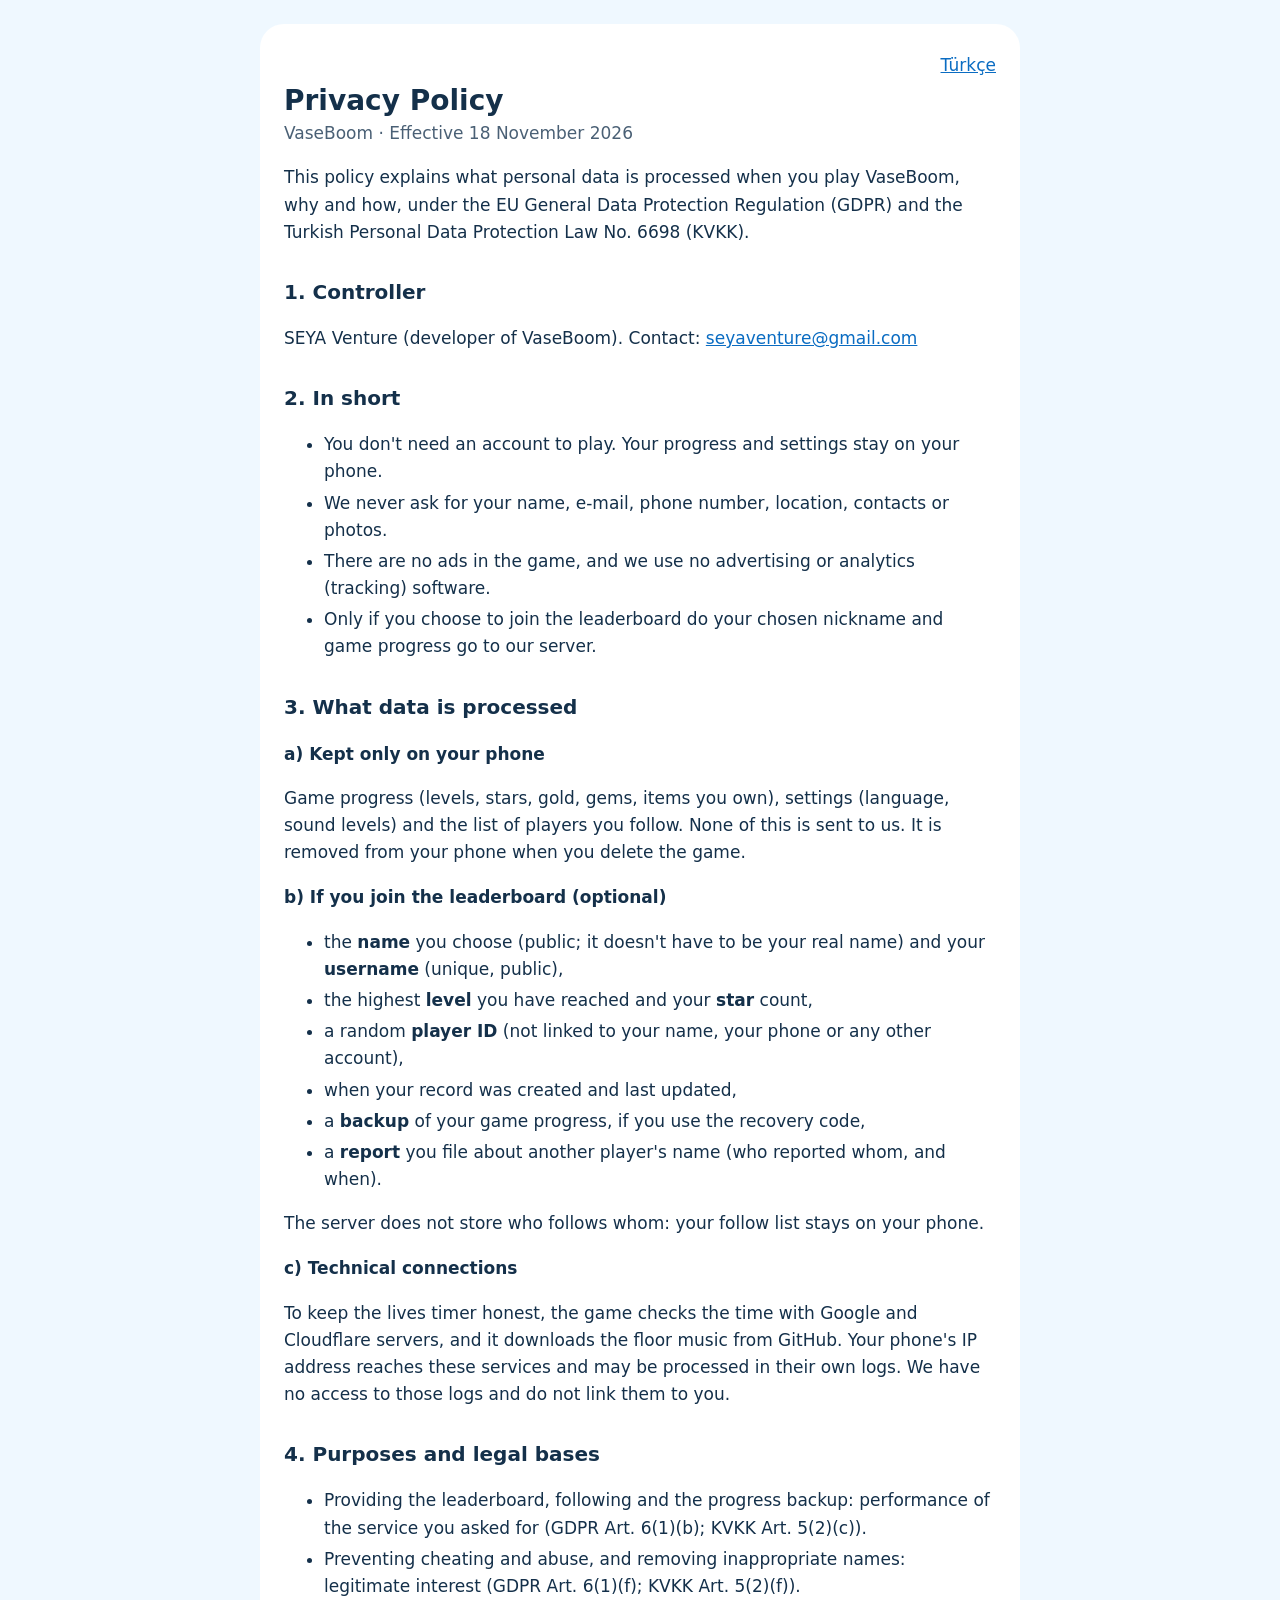
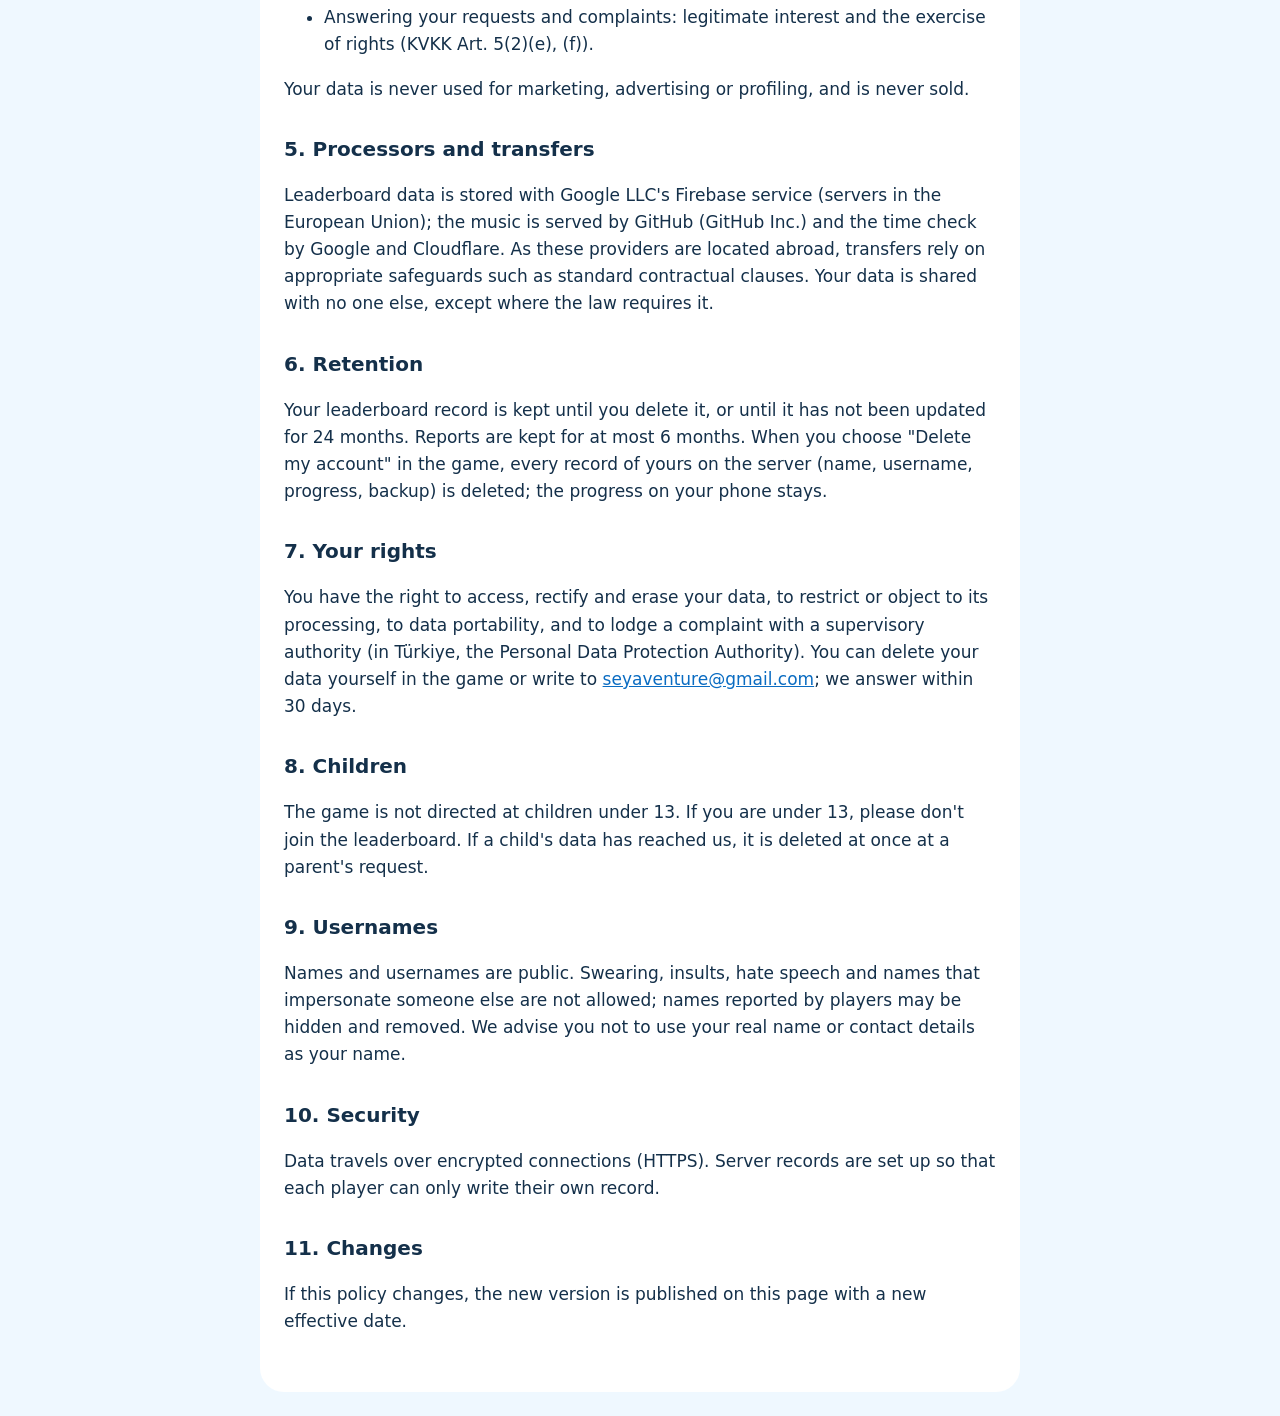
==== legal/en/gizlilik.html @ 2c10719c "VaseBoom: music and legal pages in one public repository" ====
<!doctype html>
<html lang="en">
<head>
<meta charset="utf-8">
<meta name="viewport" content="width=device-width, initial-scale=1">
<title>VaseBoom · Privacy Policy</title>
<link rel="stylesheet" href="../style.css">
</head>
<body>
<main>
<p class="lang"><a href="../tr/gizlilik.html">Türkçe</a></p>
<h1>Privacy Policy</h1>
<p class="meta">VaseBoom · Effective 18 November 2026</p>

<p>This policy explains what personal data is processed when you play VaseBoom, why and how, under the EU General Data Protection Regulation (GDPR) and the Turkish Personal Data Protection Law No. 6698 (KVKK).</p>

<h2>1. Controller</h2>
<p>SEYA Venture (developer of VaseBoom). Contact: <a href="mailto:seyaventure@gmail.com">seyaventure@gmail.com</a></p>

<h2>2. In short</h2>
<ul>
<li>You don't need an account to play. Your progress and settings stay on your phone.</li>
<li>We never ask for your name, e-mail, phone number, location, contacts or photos.</li>
<li>There are no ads in the game, and we use no advertising or analytics (tracking) software.</li>
<li>Only if you choose to join the leaderboard do your chosen nickname and game progress go to our server.</li>
</ul>

<h2>3. What data is processed</h2>
<h3>a) Kept only on your phone</h3>
<p>Game progress (levels, stars, gold, gems, items you own), settings (language, sound levels) and the list of players you follow. None of this is sent to us. It is removed from your phone when you delete the game.</p>

<h3>b) If you join the leaderboard (optional)</h3>
<ul>
<li>the <b>name</b> you choose (public; it doesn't have to be your real name) and your <b>username</b> (unique, public),</li>
<li>the highest <b>level</b> you have reached and your <b>star</b> count,</li>
<li>a random <b>player ID</b> (not linked to your name, your phone or any other account),</li>
<li>when your record was created and last updated,</li>
<li>a <b>backup</b> of your game progress, if you use the recovery code,</li>
<li>a <b>report</b> you file about another player's name (who reported whom, and when).</li>
</ul>
<p>The server does not store who follows whom: your follow list stays on your phone.</p>

<h3>c) Technical connections</h3>
<p>To keep the lives timer honest, the game checks the time with Google and Cloudflare servers, and it downloads the floor music from GitHub. Your phone's IP address reaches these services and may be processed in their own logs. We have no access to those logs and do not link them to you.</p>

<h2>4. Purposes and legal bases</h2>
<ul>
<li>Providing the leaderboard, following and the progress backup: performance of the service you asked for (GDPR Art. 6(1)(b); KVKK Art. 5(2)(c)).</li>
<li>Preventing cheating and abuse, and removing inappropriate names: legitimate interest (GDPR Art. 6(1)(f); KVKK Art. 5(2)(f)).</li>
<li>Answering your requests and complaints: legitimate interest and the exercise of rights (KVKK Art. 5(2)(e), (f)).</li>
</ul>
<p>Your data is never used for marketing, advertising or profiling, and is never sold.</p>

<h2>5. Processors and transfers</h2>
<p>Leaderboard data is stored with Google LLC's Firebase service (servers in the European Union); the music is served by GitHub (GitHub Inc.) and the time check by Google and Cloudflare. As these providers are located abroad, transfers rely on appropriate safeguards such as standard contractual clauses. Your data is shared with no one else, except where the law requires it.</p>

<h2>6. Retention</h2>
<p>Your leaderboard record is kept until you delete it, or until it has not been updated for 24 months. Reports are kept for at most 6 months. When you choose "Delete my account" in the game, every record of yours on the server (name, username, progress, backup) is deleted; the progress on your phone stays.</p>

<h2>7. Your rights</h2>
<p>You have the right to access, rectify and erase your data, to restrict or object to its processing, to data portability, and to lodge a complaint with a supervisory authority (in Türkiye, the Personal Data Protection Authority). You can delete your data yourself in the game or write to <a href="mailto:seyaventure@gmail.com">seyaventure@gmail.com</a>; we answer within 30 days.</p>

<h2>8. Children</h2>
<p>The game is not directed at children under 13. If you are under 13, please don't join the leaderboard. If a child's data has reached us, it is deleted at once at a parent's request.</p>

<h2>9. Usernames</h2>
<p>Names and usernames are public. Swearing, insults, hate speech and names that impersonate someone else are not allowed; names reported by players may be hidden and removed. We advise you not to use your real name or contact details as your name.</p>

<h2>10. Security</h2>
<p>Data travels over encrypted connections (HTTPS). Server records are set up so that each player can only write their own record.</p>

<h2>11. Changes</h2>
<p>If this policy changes, the new version is published on this page with a new effective date.</p>
</main>
</body>
</html>
---- legal/style.css ----
:root { --ink: #14304a; --soft: #4a6075; --accent: #0a6cc2; --bg: #eff8ff; --card: #ffffff; }
@media (prefers-color-scheme: dark) {
  :root { --ink: #e8f1fa; --soft: #a9bccd; --accent: #6cb8ff; --bg: #0f1d2b; --card: #16293b; }
}
* { box-sizing: border-box; }
body { margin: 0; background: var(--bg); color: var(--ink); font: 17px/1.6 system-ui, -apple-system, "Segoe UI", Roboto, sans-serif; }
main { max-width: 760px; margin: 24px auto; padding: 28px 24px 40px; background: var(--card); border-radius: 24px; }
h1 { font-size: 28px; line-height: 1.25; margin: 4px 0 2px; }
h2 { font-size: 20px; margin-top: 30px; }
h3 { font-size: 17px; margin-top: 18px; }
.meta { color: var(--soft); margin-top: 0; }
.lang { text-align: right; margin: 0; }
a { color: var(--accent); }
li { margin: 4px 0; }
@media (max-width: 600px) { main { margin: 0; border-radius: 0; padding: 20px 16px 32px; } }
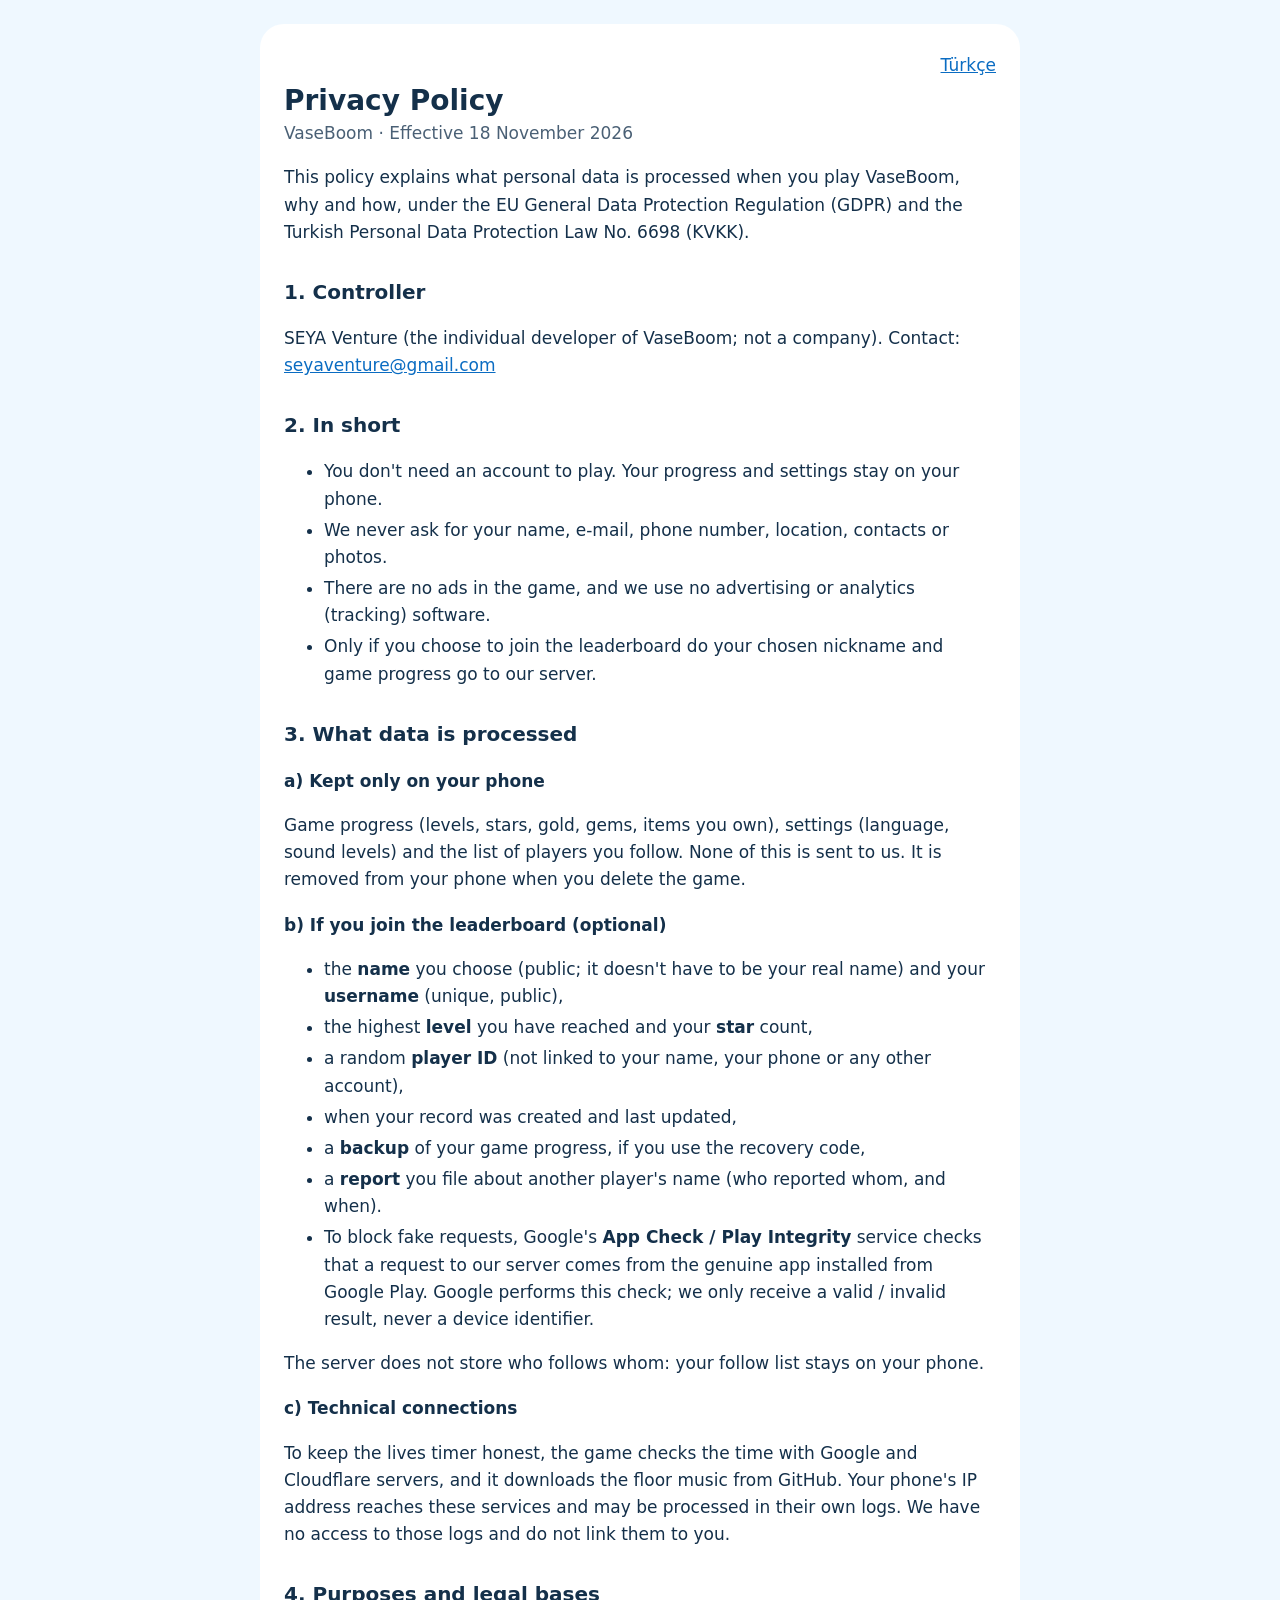
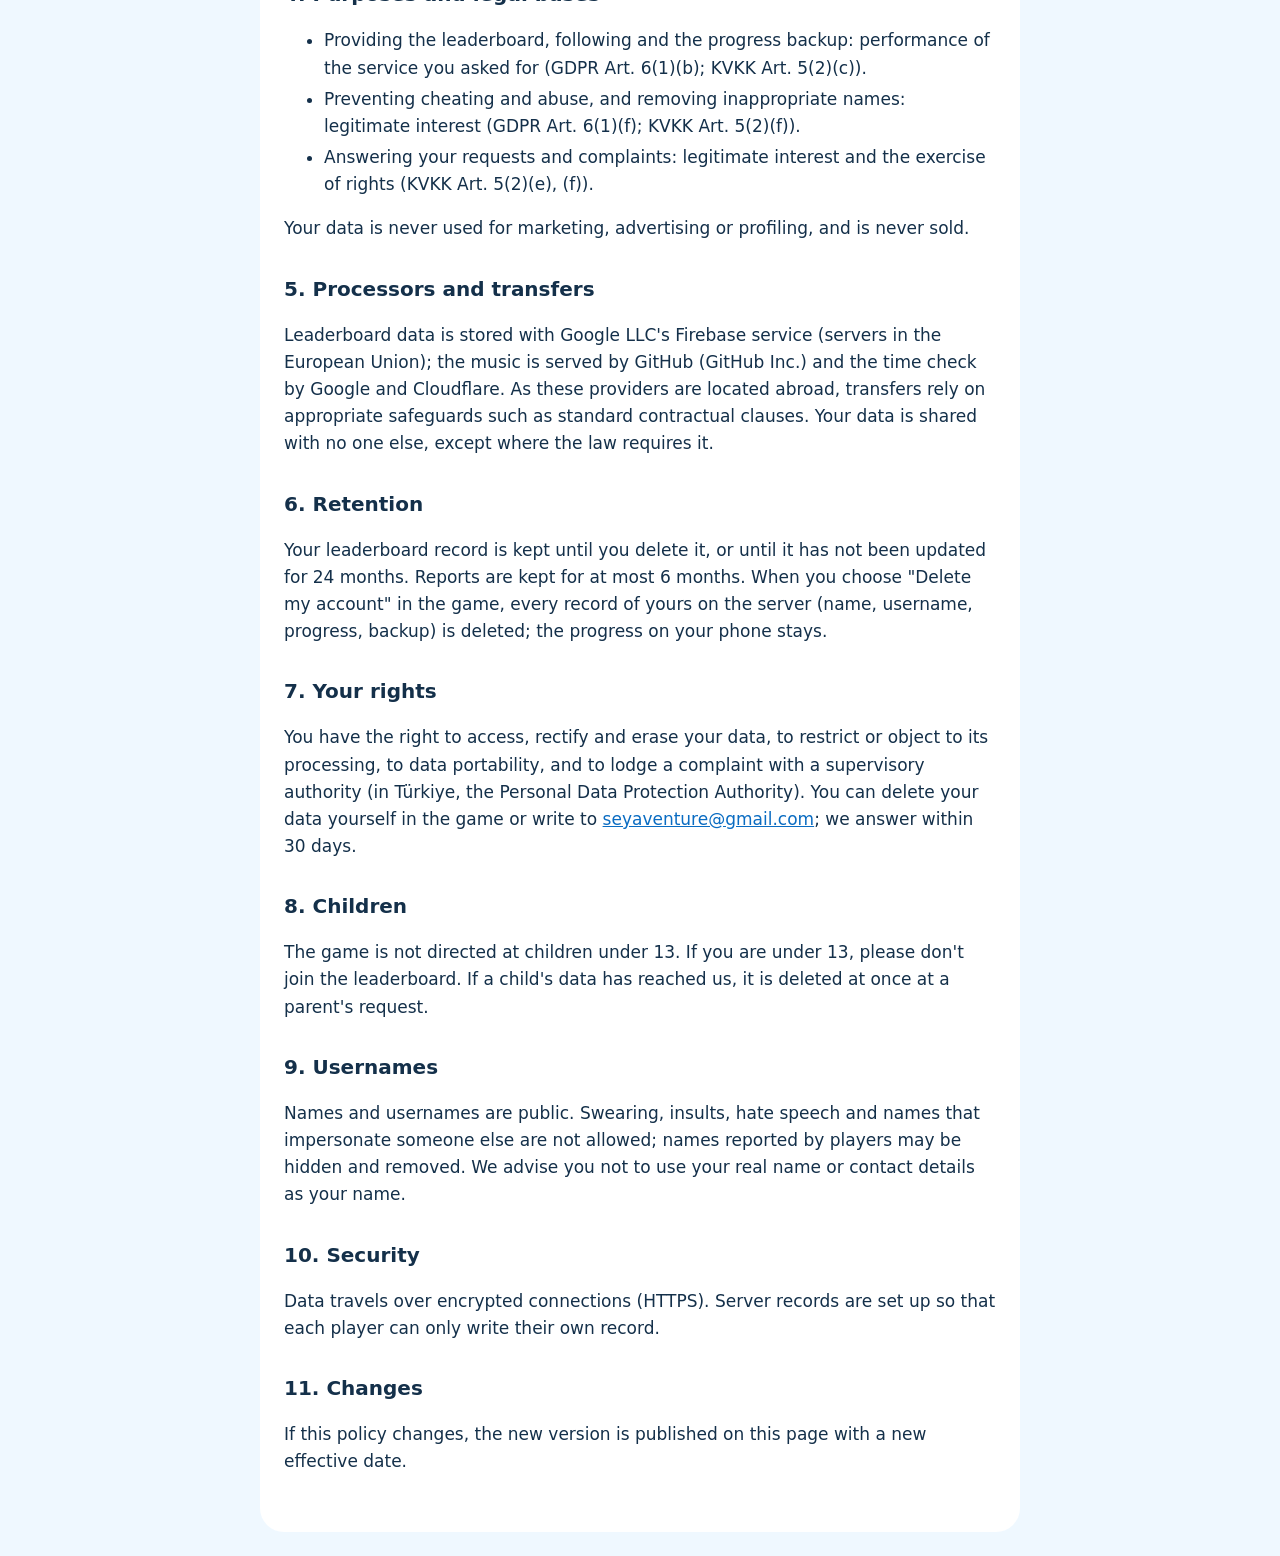
==== commit 24b7d000: "Privacy: individual developer, App Check note Co-Authored-By: Claude Opus 5.5 <noreply@anthropic.com" ====
--- a/legal/en/gizlilik.html
+++ b/legal/en/gizlilik.html
@@ -15,7 +15,7 @@
 <p>This policy explains what personal data is processed when you play VaseBoom, why and how, under the EU General Data Protection Regulation (GDPR) and the Turkish Personal Data Protection Law No. 6698 (KVKK).</p>
 
 <h2>1. Controller</h2>
-<p>SEYA Venture (developer of VaseBoom). Contact: <a href="mailto:seyaventure@gmail.com">seyaventure@gmail.com</a></p>
+<p>SEYA Venture (the individual developer of VaseBoom; not a company). Contact: <a href="mailto:seyaventure@gmail.com">seyaventure@gmail.com</a></p>
 
 <h2>2. In short</h2>
 <ul>
@@ -37,6 +37,7 @@
 <li>when your record was created and last updated,</li>
 <li>a <b>backup</b> of your game progress, if you use the recovery code,</li>
 <li>a <b>report</b> you file about another player's name (who reported whom, and when).</li>
+<li>To block fake requests, Google's <b>App Check / Play Integrity</b> service checks that a request to our server comes from the genuine app installed from Google Play. Google performs this check; we only receive a valid / invalid result, never a device identifier.</li>
 </ul>
 <p>The server does not store who follows whom: your follow list stays on your phone.</p>
 
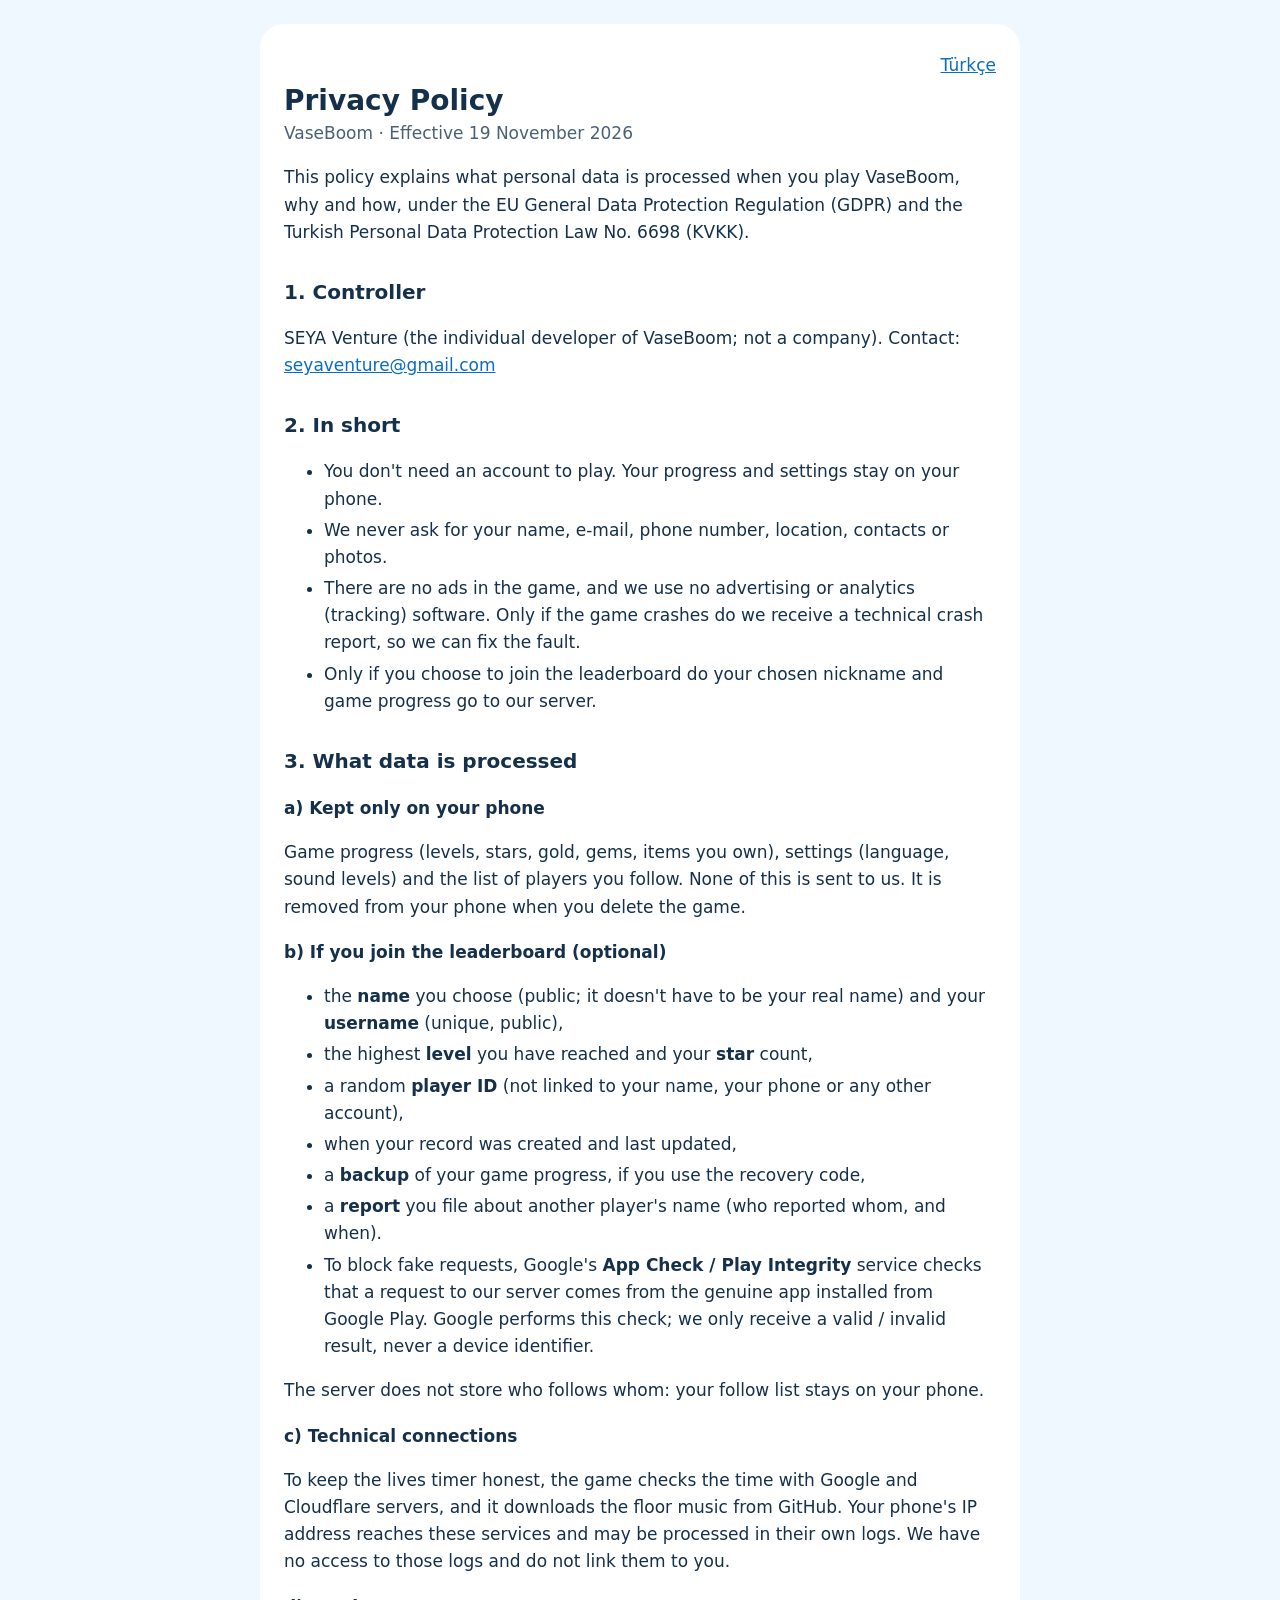
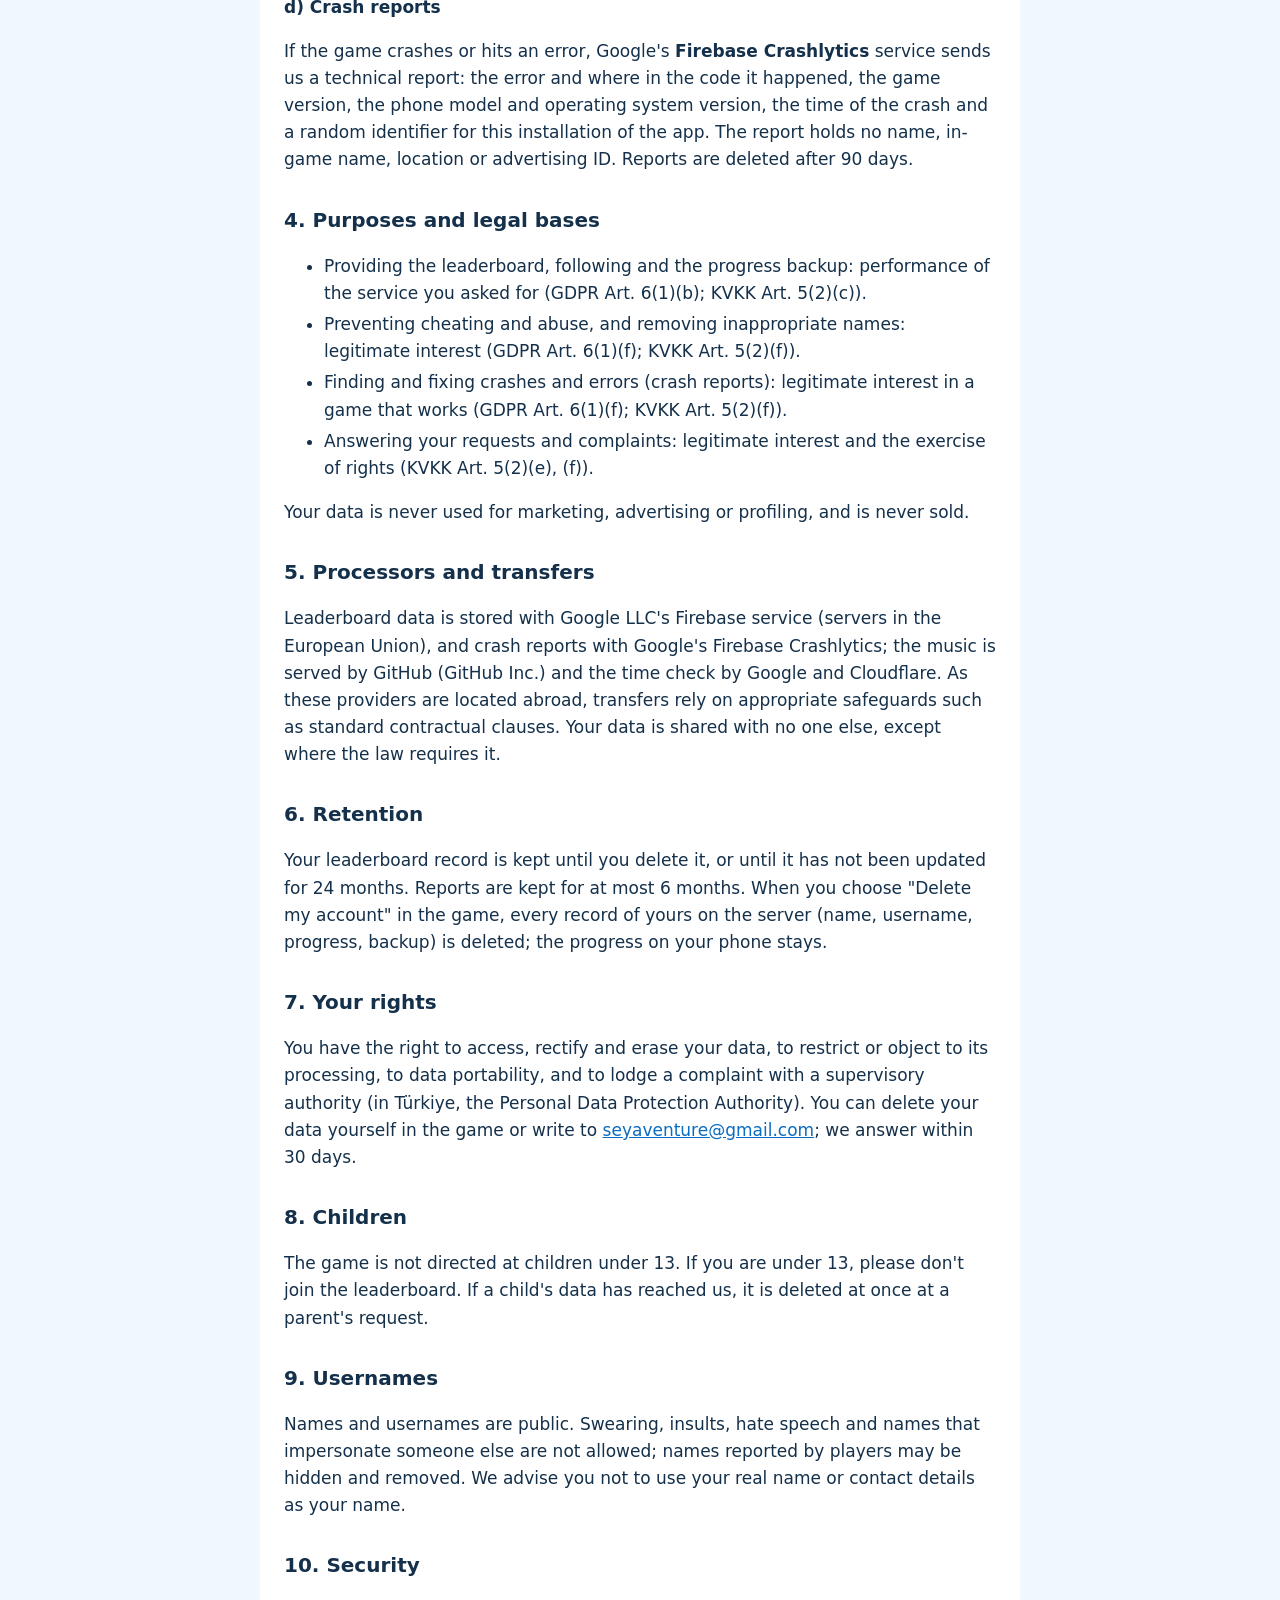
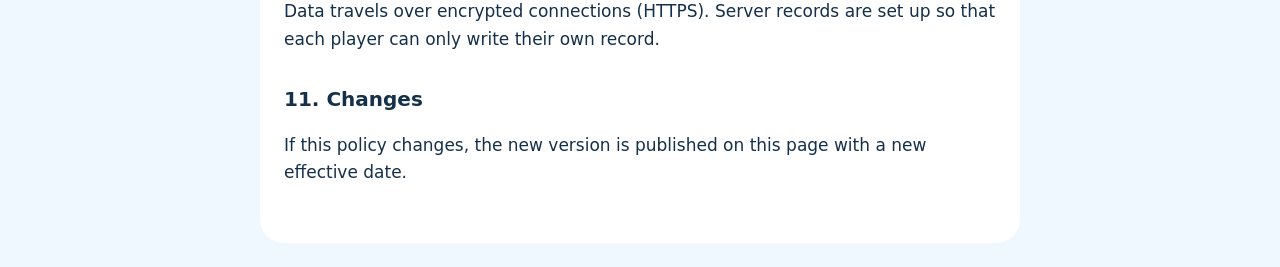
==== commit 5158988f: "Privacy: crash reports Co-Authored-By: Claude Opus 5.5 <noreply@anthropic.com>" ====
--- a/legal/en/gizlilik.html
+++ b/legal/en/gizlilik.html
@@ -10,7 +10,7 @@
 <main>
 <p class="lang"><a href="../tr/gizlilik.html">Türkçe</a></p>
 <h1>Privacy Policy</h1>
-<p class="meta">VaseBoom · Effective 18 November 2026</p>
+<p class="meta">VaseBoom · Effective 19 November 2026</p>
 
 <p>This policy explains what personal data is processed when you play VaseBoom, why and how, under the EU General Data Protection Regulation (GDPR) and the Turkish Personal Data Protection Law No. 6698 (KVKK).</p>
 
@@ -21,7 +21,7 @@
 <ul>
 <li>You don't need an account to play. Your progress and settings stay on your phone.</li>
 <li>We never ask for your name, e-mail, phone number, location, contacts or photos.</li>
-<li>There are no ads in the game, and we use no advertising or analytics (tracking) software.</li>
+<li>There are no ads in the game, and we use no advertising or analytics (tracking) software. Only if the game crashes do we receive a technical crash report, so we can fix the fault.</li>
 <li>Only if you choose to join the leaderboard do your chosen nickname and game progress go to our server.</li>
 </ul>
 
@@ -44,21 +44,25 @@
 <h3>c) Technical connections</h3>
 <p>To keep the lives timer honest, the game checks the time with Google and Cloudflare servers, and it downloads the floor music from GitHub. Your phone's IP address reaches these services and may be processed in their own logs. We have no access to those logs and do not link them to you.</p>
 
+<h3>d) Crash reports</h3>
+<p>If the game crashes or hits an error, Google's <b>Firebase Crashlytics</b> service sends us a technical report: the error and where in the code it happened, the game version, the phone model and operating system version, the time of the crash and a random identifier for this installation of the app. The report holds no name, in-game name, location or advertising ID. Reports are deleted after 90 days.</p>
+
 <h2>4. Purposes and legal bases</h2>
 <ul>
 <li>Providing the leaderboard, following and the progress backup: performance of the service you asked for (GDPR Art. 6(1)(b); KVKK Art. 5(2)(c)).</li>
 <li>Preventing cheating and abuse, and removing inappropriate names: legitimate interest (GDPR Art. 6(1)(f); KVKK Art. 5(2)(f)).</li>
+<li>Finding and fixing crashes and errors (crash reports): legitimate interest in a game that works (GDPR Art. 6(1)(f); KVKK Art. 5(2)(f)).</li>
 <li>Answering your requests and complaints: legitimate interest and the exercise of rights (KVKK Art. 5(2)(e), (f)).</li>
 </ul>
 <p>Your data is never used for marketing, advertising or profiling, and is never sold.</p>
 
 <h2>5. Processors and transfers</h2>
-<p>Leaderboard data is stored with Google LLC's Firebase service (servers in the European Union); the music is served by GitHub (GitHub Inc.) and the time check by Google and Cloudflare. As these providers are located abroad, transfers rely on appropriate safeguards such as standard contractual clauses. Your data is shared with no one else, except where the law requires it.</p>
+<p>Leaderboard data is stored with Google LLC's Firebase service (servers in the European Union), and crash reports with Google's Firebase Crashlytics; the music is served by GitHub (GitHub Inc.) and the time check by Google and Cloudflare. As these providers are located abroad, transfers rely on appropriate safeguards such as standard contractual clauses. Your data is shared with no one else, except where the law requires it.</p>
 
 <h2>6. Retention</h2>
 <p>Your leaderboard record is kept until you delete it, or until it has not been updated for 24 months. Reports are kept for at most 6 months. When you choose "Delete my account" in the game, every record of yours on the server (name, username, progress, backup) is deleted; the progress on your phone stays.</p>
 
-<h2>7. Your rights</h2>
+<h2 id="rights">7. Your rights</h2>
 <p>You have the right to access, rectify and erase your data, to restrict or object to its processing, to data portability, and to lodge a complaint with a supervisory authority (in Türkiye, the Personal Data Protection Authority). You can delete your data yourself in the game or write to <a href="mailto:seyaventure@gmail.com">seyaventure@gmail.com</a>; we answer within 30 days.</p>
 
 <h2>8. Children</h2>
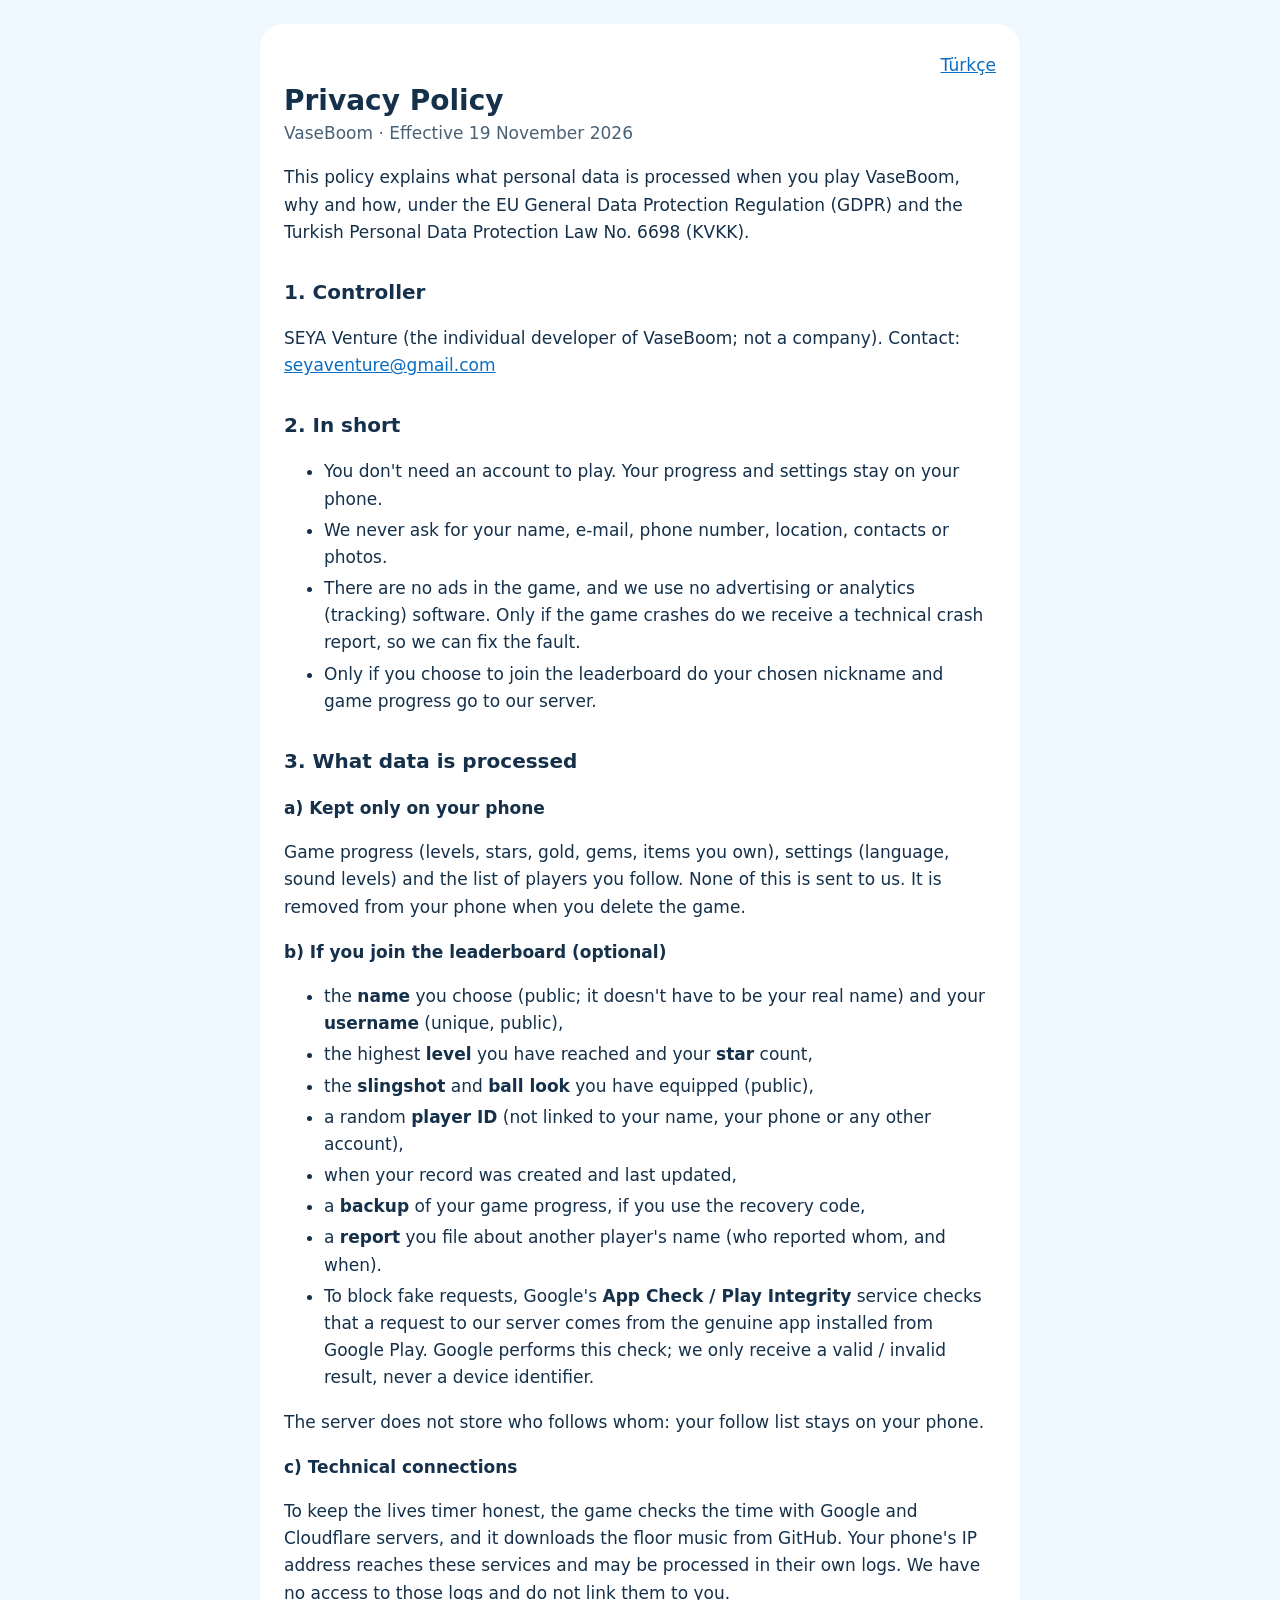
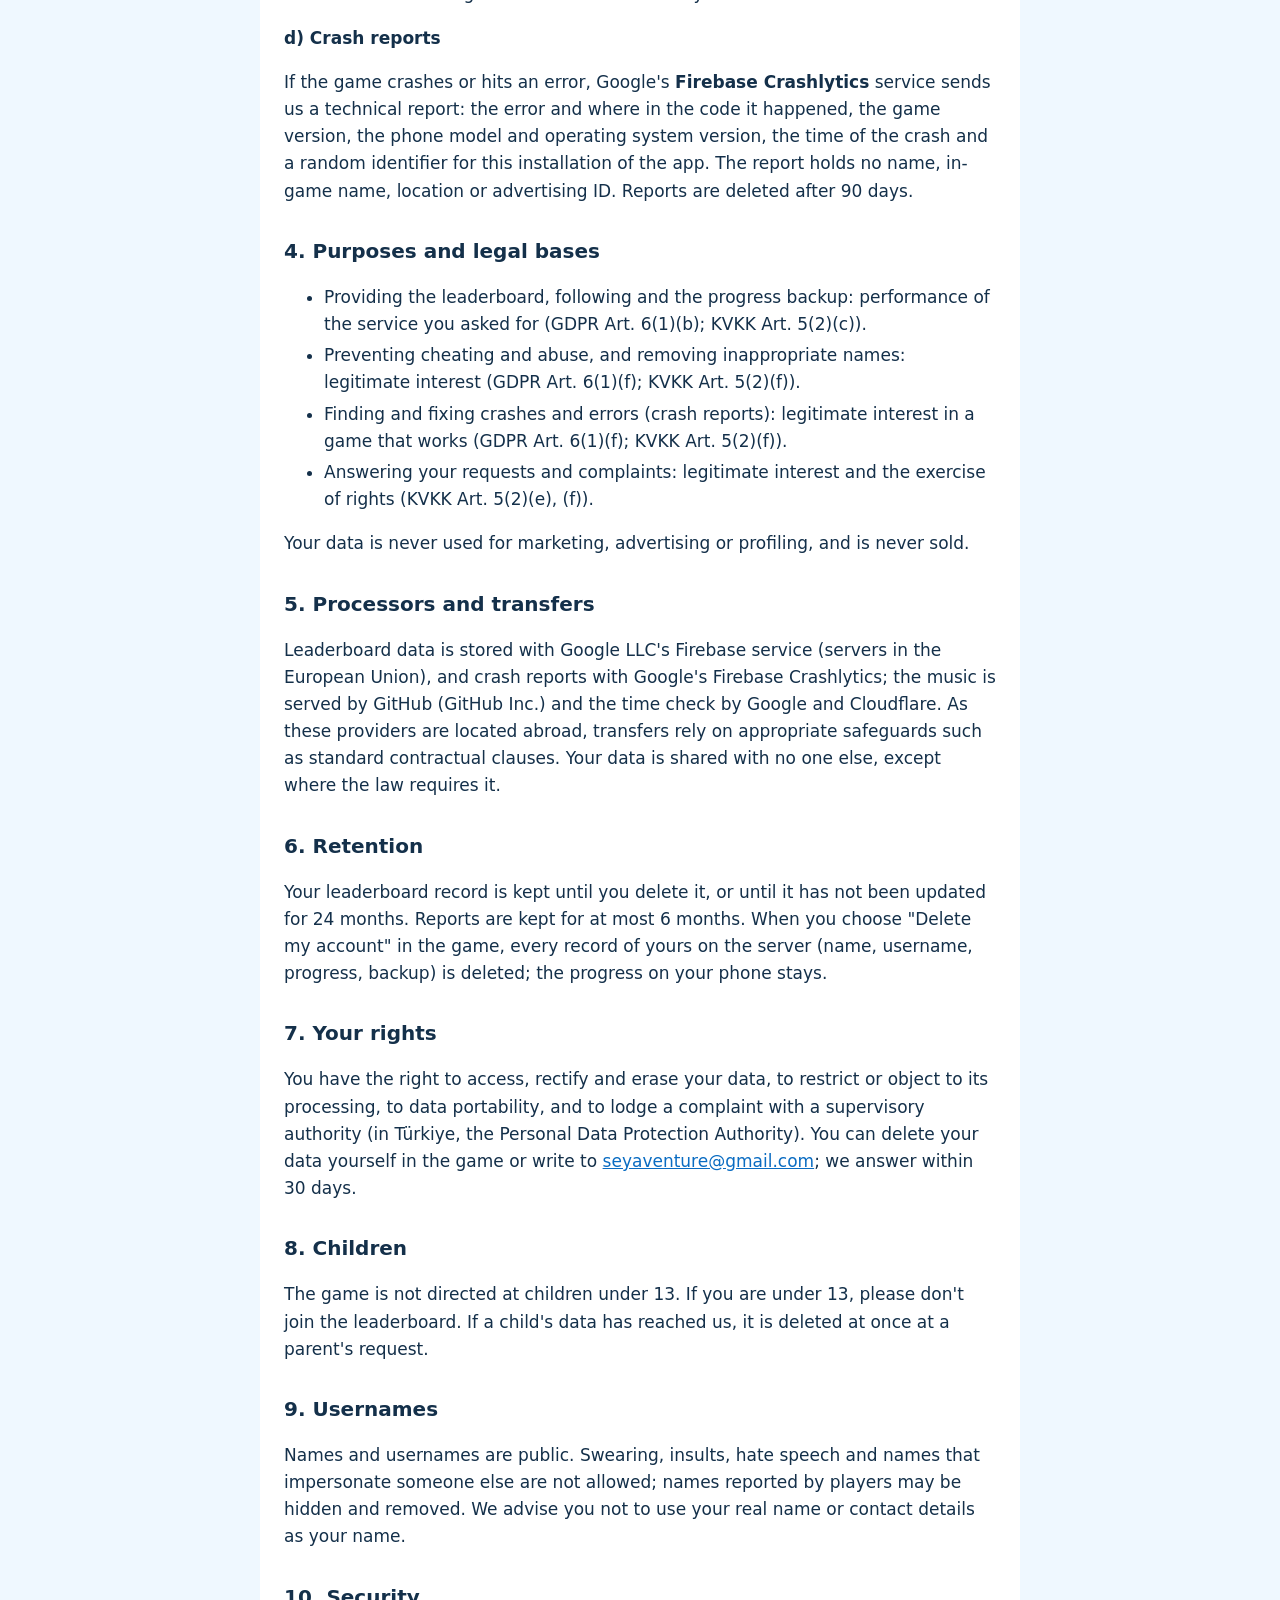
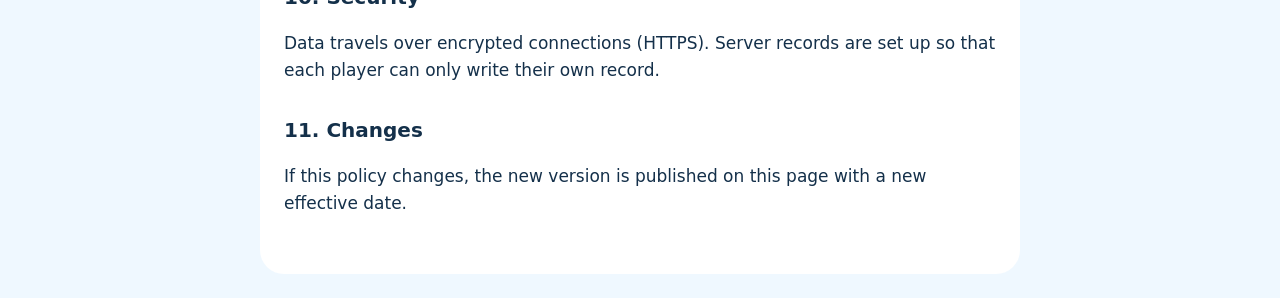
==== commit be751b2c: "Privacy: the equipped slingshot and ball show on the leaderboard Co-Authored-By: Claude Opus 5.5 <no" ====
--- a/legal/en/gizlilik.html
+++ b/legal/en/gizlilik.html
@@ -33,6 +33,7 @@
 <ul>
 <li>the <b>name</b> you choose (public; it doesn't have to be your real name) and your <b>username</b> (unique, public),</li>
 <li>the highest <b>level</b> you have reached and your <b>star</b> count,</li>
+<li>the <b>slingshot</b> and <b>ball look</b> you have equipped (public),</li>
 <li>a random <b>player ID</b> (not linked to your name, your phone or any other account),</li>
 <li>when your record was created and last updated,</li>
 <li>a <b>backup</b> of your game progress, if you use the recovery code,</li>
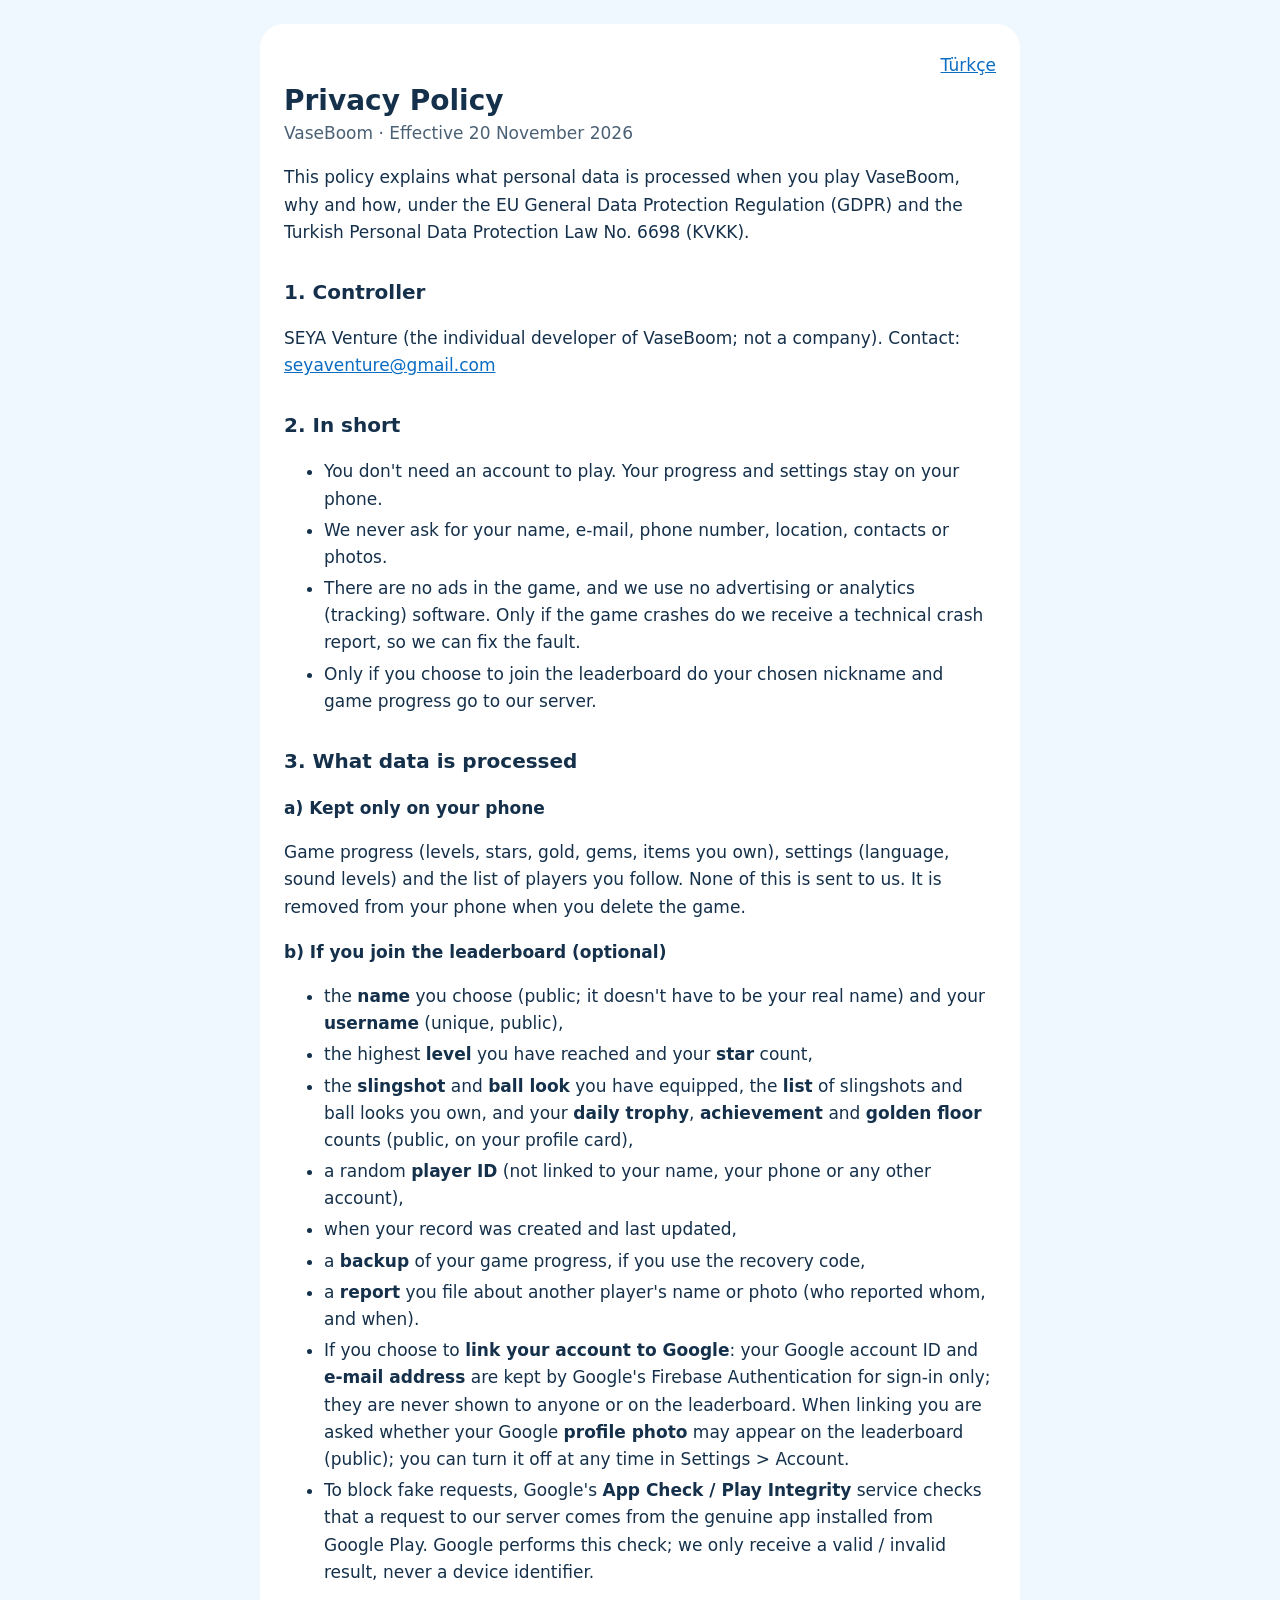
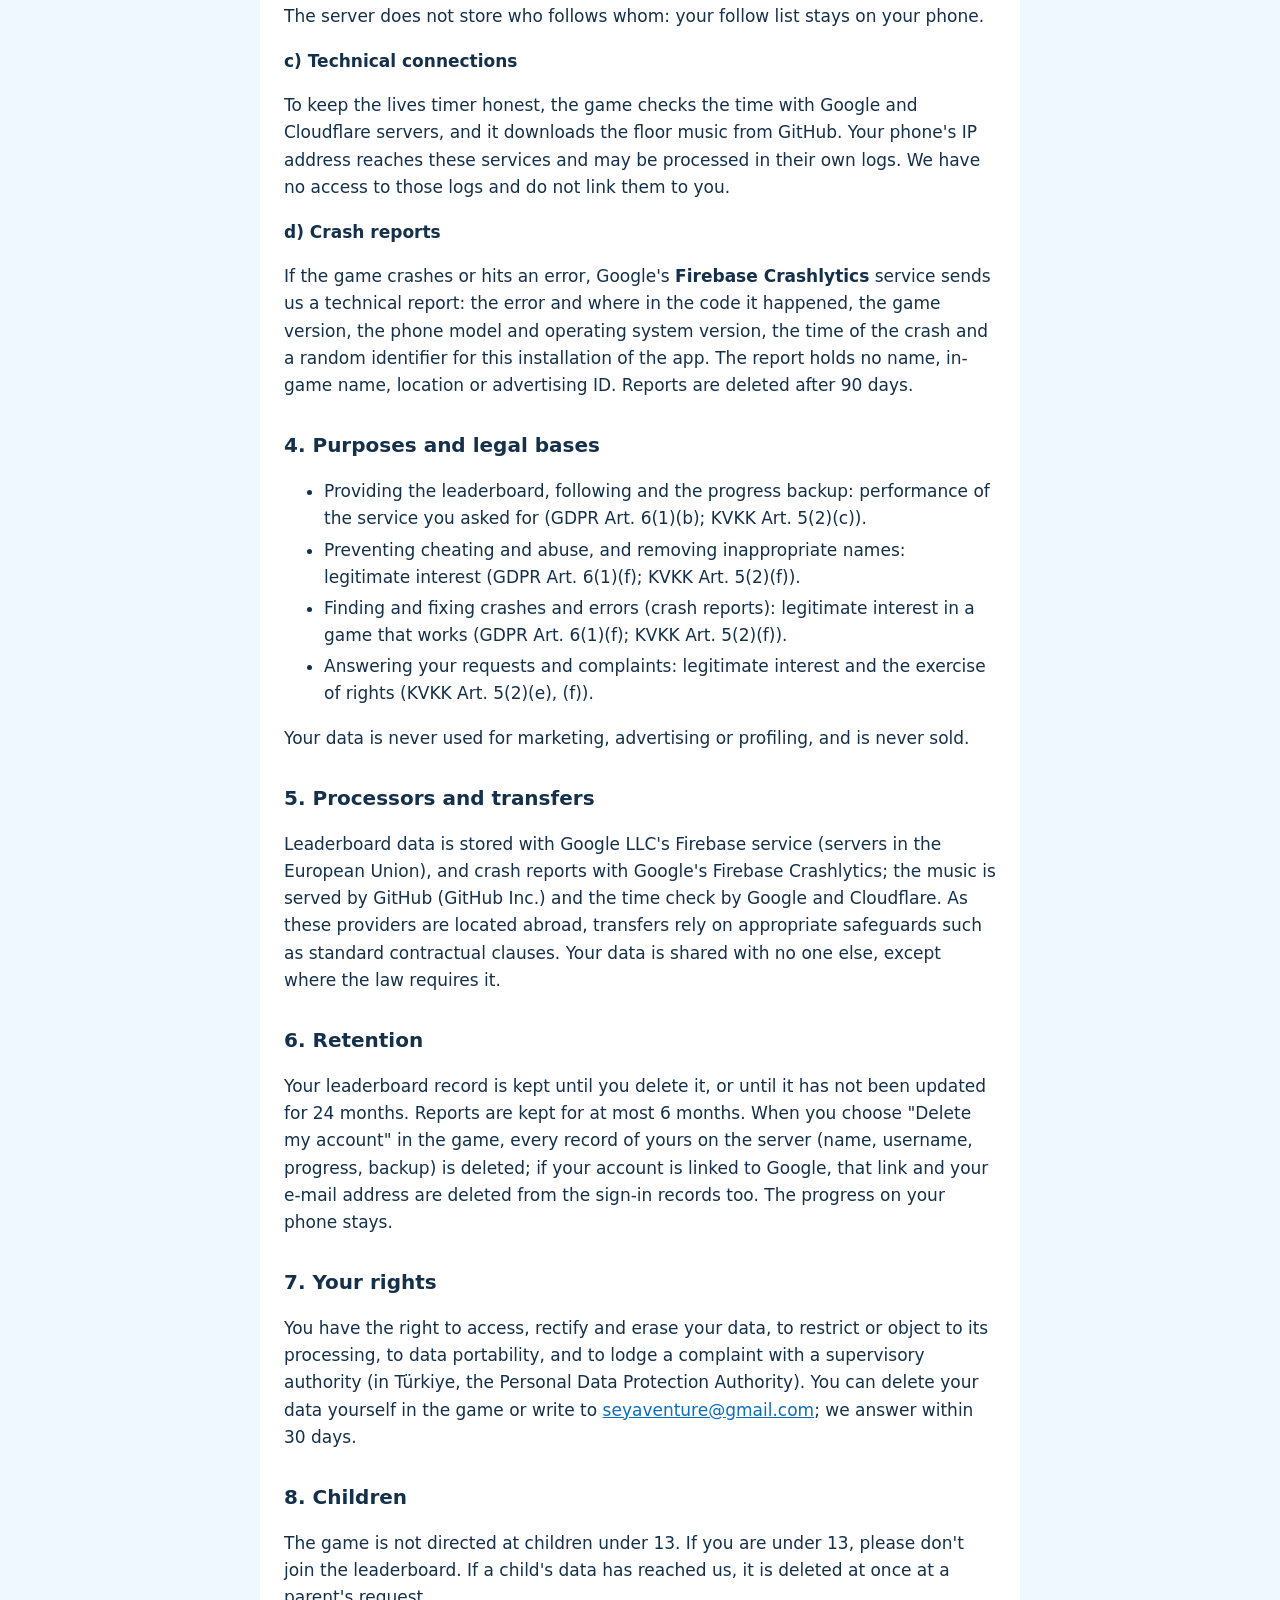
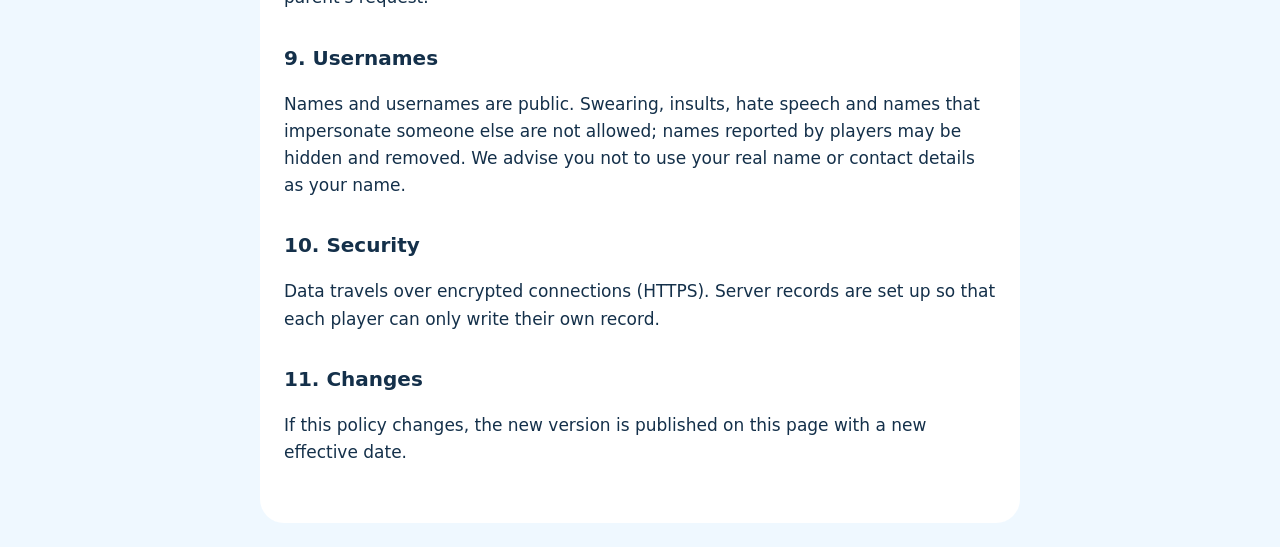
==== commit 4cea41f3: "Privacy: Google link, profile photo, profile card Co-Authored-By: Claude Opus 5.5 <noreply@anthropic" ====
--- a/legal/en/gizlilik.html
+++ b/legal/en/gizlilik.html
@@ -10,7 +10,7 @@
 <main>
 <p class="lang"><a href="../tr/gizlilik.html">Türkçe</a></p>
 <h1>Privacy Policy</h1>
-<p class="meta">VaseBoom · Effective 19 November 2026</p>
+<p class="meta">VaseBoom · Effective 20 November 2026</p>
 
 <p>This policy explains what personal data is processed when you play VaseBoom, why and how, under the EU General Data Protection Regulation (GDPR) and the Turkish Personal Data Protection Law No. 6698 (KVKK).</p>
 
@@ -33,11 +33,12 @@
 <ul>
 <li>the <b>name</b> you choose (public; it doesn't have to be your real name) and your <b>username</b> (unique, public),</li>
 <li>the highest <b>level</b> you have reached and your <b>star</b> count,</li>
-<li>the <b>slingshot</b> and <b>ball look</b> you have equipped (public),</li>
+<li>the <b>slingshot</b> and <b>ball look</b> you have equipped, the <b>list</b> of slingshots and ball looks you own, and your <b>daily trophy</b>, <b>achievement</b> and <b>golden floor</b> counts (public, on your profile card),</li>
 <li>a random <b>player ID</b> (not linked to your name, your phone or any other account),</li>
 <li>when your record was created and last updated,</li>
 <li>a <b>backup</b> of your game progress, if you use the recovery code,</li>
-<li>a <b>report</b> you file about another player's name (who reported whom, and when).</li>
+<li>a <b>report</b> you file about another player's name or photo (who reported whom, and when).</li>
+<li>If you choose to <b>link your account to Google</b>: your Google account ID and <b>e-mail address</b> are kept by Google's Firebase Authentication for sign-in only; they are never shown to anyone or on the leaderboard. When linking you are asked whether your Google <b>profile photo</b> may appear on the leaderboard (public); you can turn it off at any time in Settings &gt; Account.</li>
 <li>To block fake requests, Google's <b>App Check / Play Integrity</b> service checks that a request to our server comes from the genuine app installed from Google Play. Google performs this check; we only receive a valid / invalid result, never a device identifier.</li>
 </ul>
 <p>The server does not store who follows whom: your follow list stays on your phone.</p>
@@ -61,7 +62,7 @@
 <p>Leaderboard data is stored with Google LLC's Firebase service (servers in the European Union), and crash reports with Google's Firebase Crashlytics; the music is served by GitHub (GitHub Inc.) and the time check by Google and Cloudflare. As these providers are located abroad, transfers rely on appropriate safeguards such as standard contractual clauses. Your data is shared with no one else, except where the law requires it.</p>
 
 <h2>6. Retention</h2>
-<p>Your leaderboard record is kept until you delete it, or until it has not been updated for 24 months. Reports are kept for at most 6 months. When you choose "Delete my account" in the game, every record of yours on the server (name, username, progress, backup) is deleted; the progress on your phone stays.</p>
+<p>Your leaderboard record is kept until you delete it, or until it has not been updated for 24 months. Reports are kept for at most 6 months. When you choose "Delete my account" in the game, every record of yours on the server (name, username, progress, backup) is deleted; if your account is linked to Google, that link and your e-mail address are deleted from the sign-in records too. The progress on your phone stays.</p>
 
 <h2 id="rights">7. Your rights</h2>
 <p>You have the right to access, rectify and erase your data, to restrict or object to its processing, to data portability, and to lodge a complaint with a supervisory authority (in Türkiye, the Personal Data Protection Authority). You can delete your data yourself in the game or write to <a href="mailto:seyaventure@gmail.com">seyaventure@gmail.com</a>; we answer within 30 days.</p>
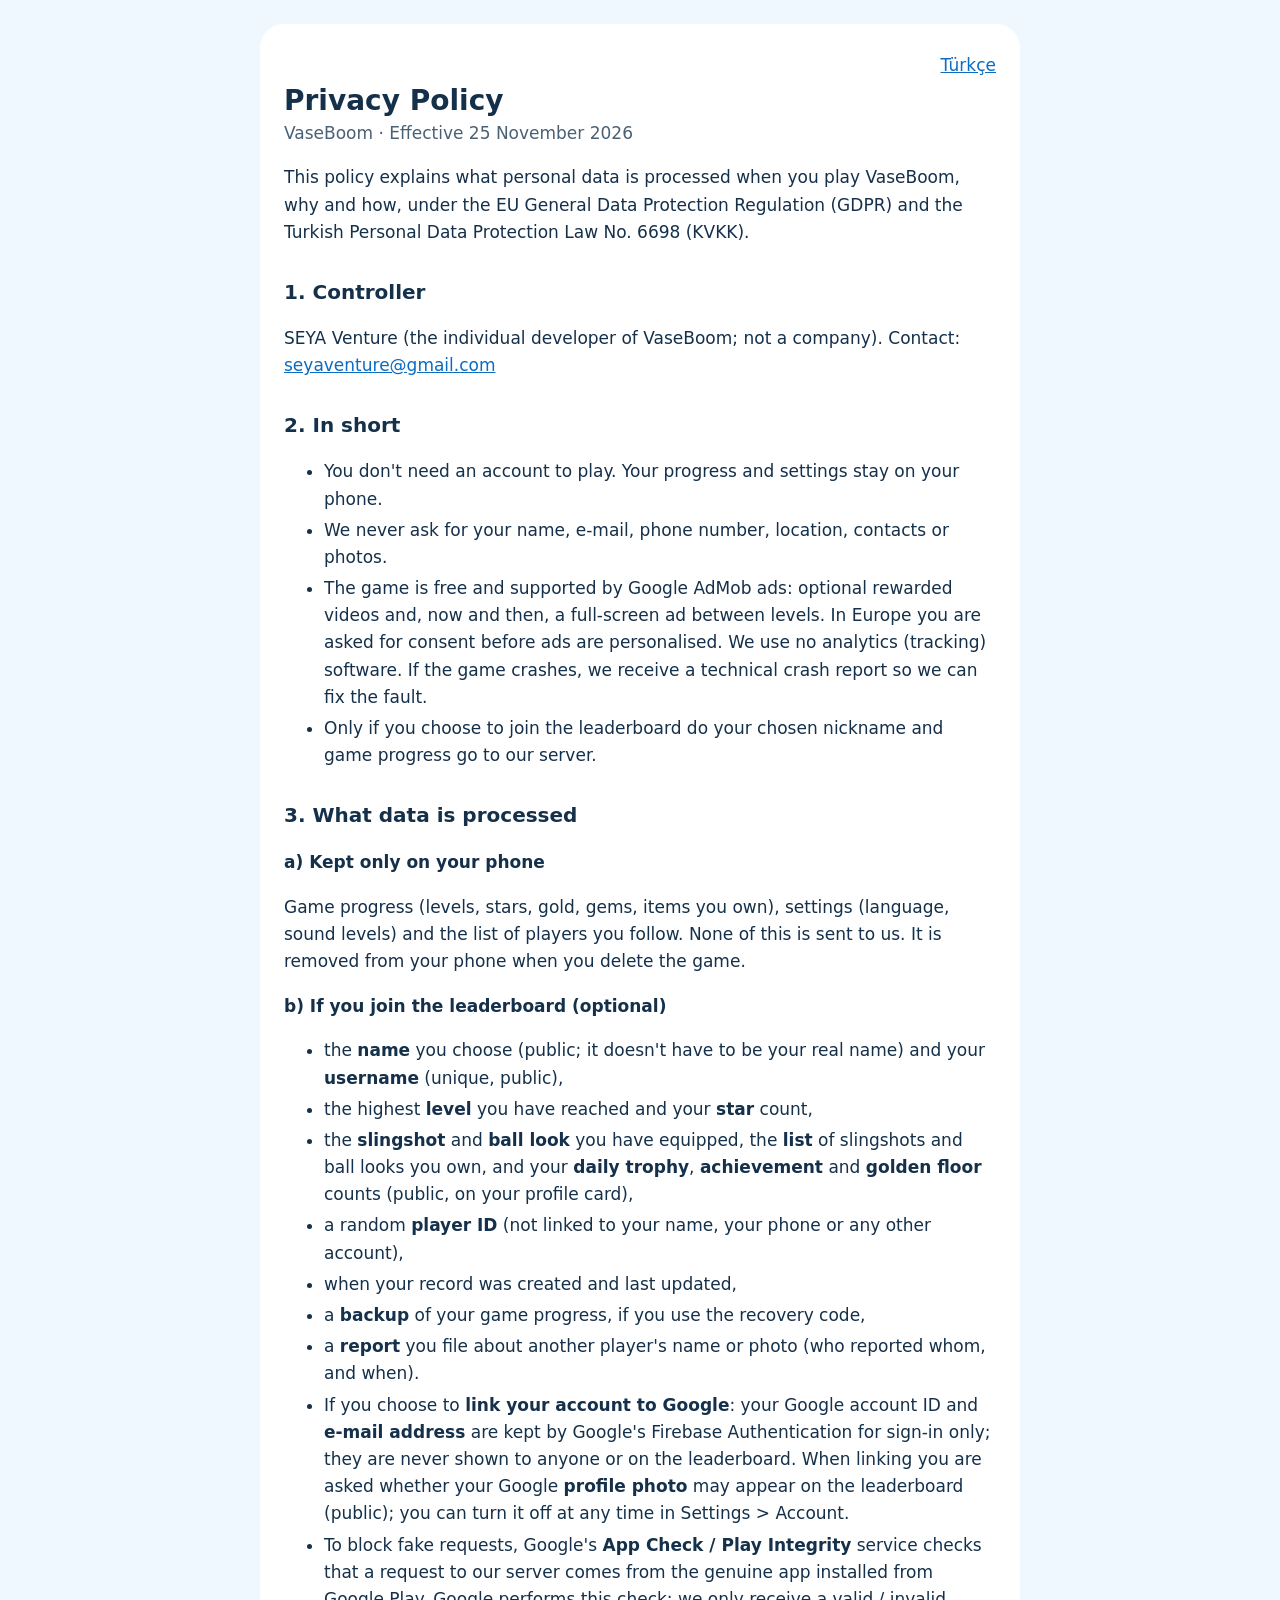
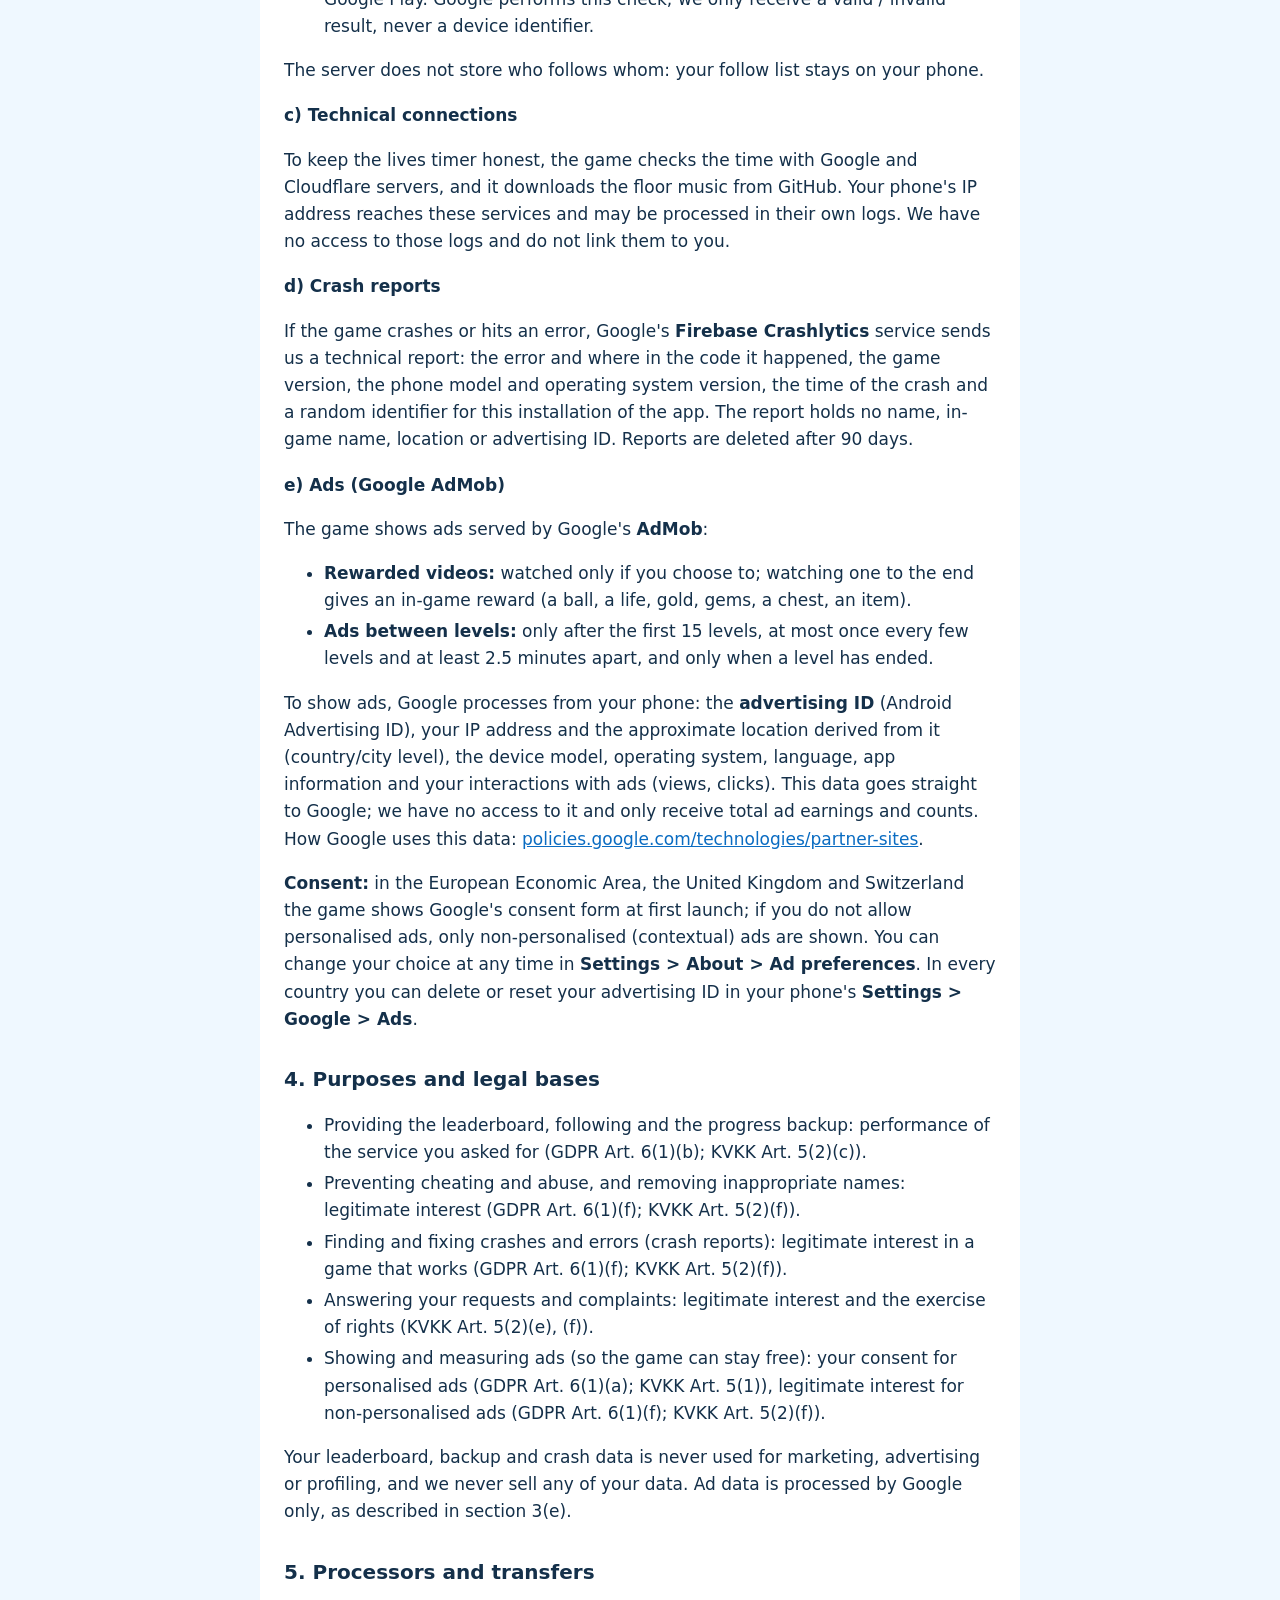
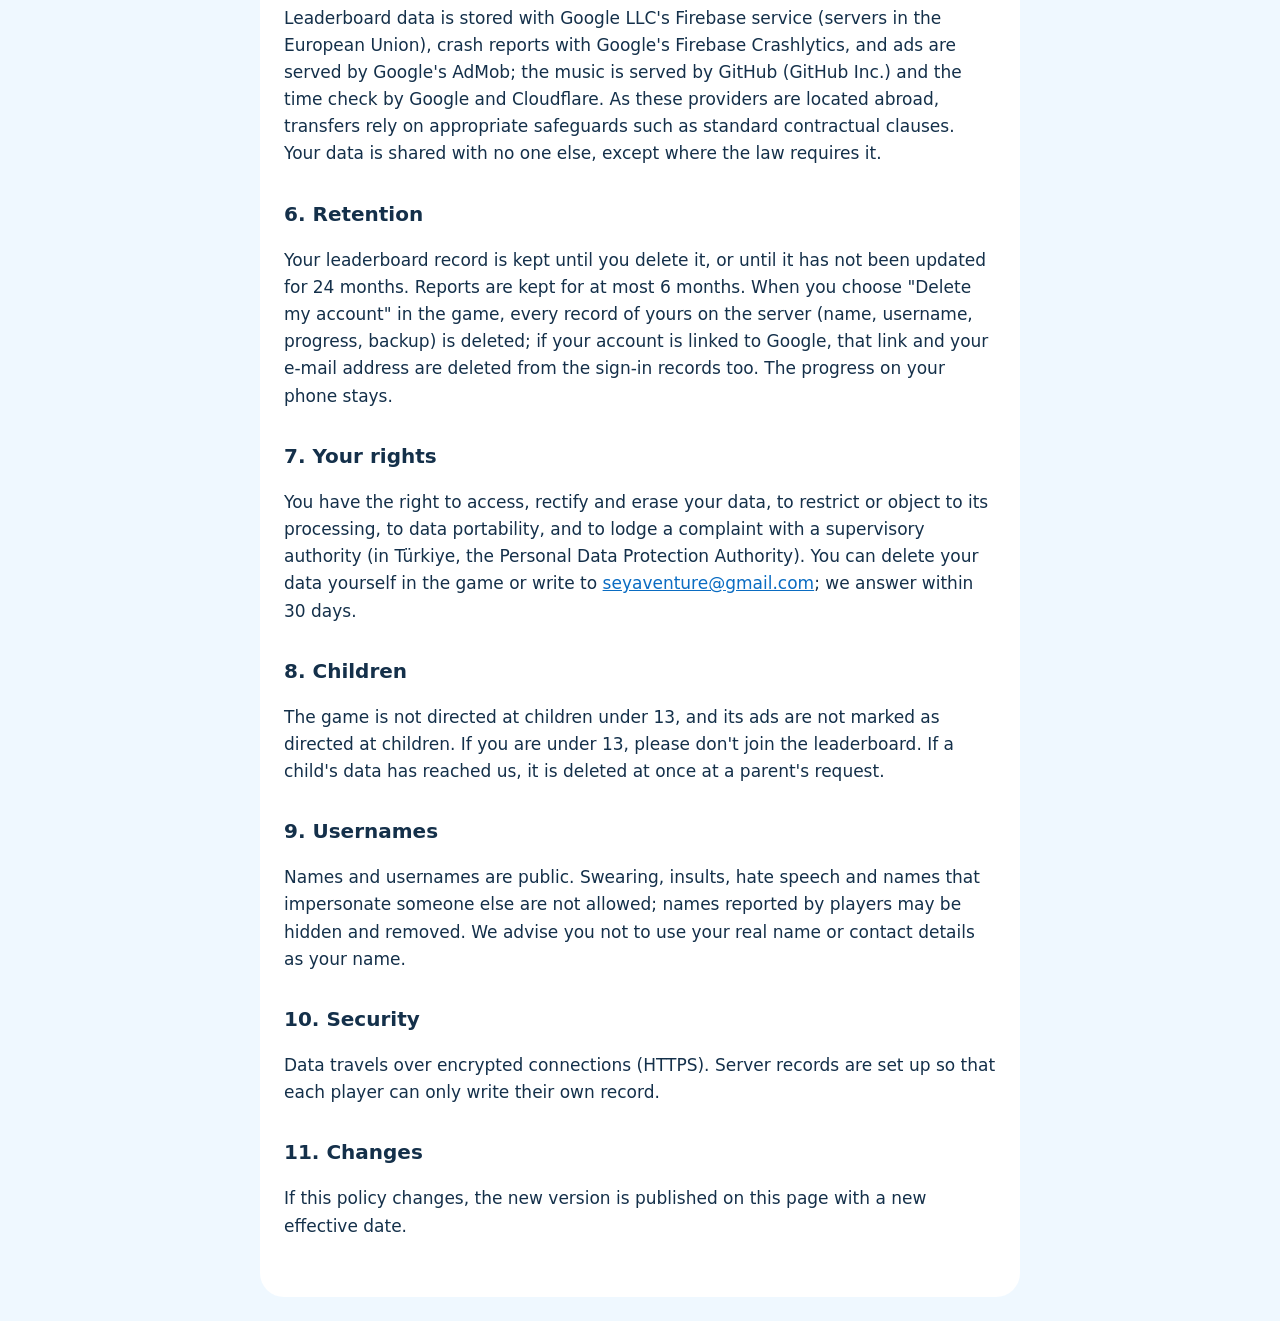
==== commit 8425d7ff: "Privacy policy (en): Google AdMob ads, consent and ad preferences" ====
--- a/legal/en/gizlilik.html
+++ b/legal/en/gizlilik.html
@@ -10,7 +10,7 @@
 <main>
 <p class="lang"><a href="../tr/gizlilik.html">Türkçe</a></p>
 <h1>Privacy Policy</h1>
-<p class="meta">VaseBoom · Effective 20 November 2026</p>
+<p class="meta">VaseBoom · Effective 25 November 2026</p>
 
 <p>This policy explains what personal data is processed when you play VaseBoom, why and how, under the EU General Data Protection Regulation (GDPR) and the Turkish Personal Data Protection Law No. 6698 (KVKK).</p>
 
@@ -21,7 +21,7 @@
 <ul>
 <li>You don't need an account to play. Your progress and settings stay on your phone.</li>
 <li>We never ask for your name, e-mail, phone number, location, contacts or photos.</li>
-<li>There are no ads in the game, and we use no advertising or analytics (tracking) software. Only if the game crashes do we receive a technical crash report, so we can fix the fault.</li>
+<li>The game is free and supported by Google AdMob ads: optional rewarded videos and, now and then, a full-screen ad between levels. In Europe you are asked for consent before ads are personalised. We use no analytics (tracking) software. If the game crashes, we receive a technical crash report so we can fix the fault.</li>
 <li>Only if you choose to join the leaderboard do your chosen nickname and game progress go to our server.</li>
 </ul>
 
@@ -49,17 +49,27 @@
 <h3>d) Crash reports</h3>
 <p>If the game crashes or hits an error, Google's <b>Firebase Crashlytics</b> service sends us a technical report: the error and where in the code it happened, the game version, the phone model and operating system version, the time of the crash and a random identifier for this installation of the app. The report holds no name, in-game name, location or advertising ID. Reports are deleted after 90 days.</p>
 
+<h3>e) Ads (Google AdMob)</h3>
+<p>The game shows ads served by Google's <b>AdMob</b>:</p>
+<ul>
+<li><b>Rewarded videos:</b> watched only if you choose to; watching one to the end gives an in-game reward (a ball, a life, gold, gems, a chest, an item).</li>
+<li><b>Ads between levels:</b> only after the first 15 levels, at most once every few levels and at least 2.5 minutes apart, and only when a level has ended.</li>
+</ul>
+<p>To show ads, Google processes from your phone: the <b>advertising ID</b> (Android Advertising ID), your IP address and the approximate location derived from it (country/city level), the device model, operating system, language, app information and your interactions with ads (views, clicks). This data goes straight to Google; we have no access to it and only receive total ad earnings and counts. How Google uses this data: <a href="https://policies.google.com/technologies/partner-sites">policies.google.com/technologies/partner-sites</a>.</p>
+<p><b>Consent:</b> in the European Economic Area, the United Kingdom and Switzerland the game shows Google's consent form at first launch; if you do not allow personalised ads, only non-personalised (contextual) ads are shown. You can change your choice at any time in <b>Settings &gt; About &gt; Ad preferences</b>. In every country you can delete or reset your advertising ID in your phone's <b>Settings &gt; Google &gt; Ads</b>.</p>
+
 <h2>4. Purposes and legal bases</h2>
 <ul>
 <li>Providing the leaderboard, following and the progress backup: performance of the service you asked for (GDPR Art. 6(1)(b); KVKK Art. 5(2)(c)).</li>
 <li>Preventing cheating and abuse, and removing inappropriate names: legitimate interest (GDPR Art. 6(1)(f); KVKK Art. 5(2)(f)).</li>
 <li>Finding and fixing crashes and errors (crash reports): legitimate interest in a game that works (GDPR Art. 6(1)(f); KVKK Art. 5(2)(f)).</li>
 <li>Answering your requests and complaints: legitimate interest and the exercise of rights (KVKK Art. 5(2)(e), (f)).</li>
+<li>Showing and measuring ads (so the game can stay free): your consent for personalised ads (GDPR Art. 6(1)(a); KVKK Art. 5(1)), legitimate interest for non-personalised ads (GDPR Art. 6(1)(f); KVKK Art. 5(2)(f)).</li>
 </ul>
-<p>Your data is never used for marketing, advertising or profiling, and is never sold.</p>
+<p>Your leaderboard, backup and crash data is never used for marketing, advertising or profiling, and we never sell any of your data. Ad data is processed by Google only, as described in section 3(e).</p>
 
 <h2>5. Processors and transfers</h2>
-<p>Leaderboard data is stored with Google LLC's Firebase service (servers in the European Union), and crash reports with Google's Firebase Crashlytics; the music is served by GitHub (GitHub Inc.) and the time check by Google and Cloudflare. As these providers are located abroad, transfers rely on appropriate safeguards such as standard contractual clauses. Your data is shared with no one else, except where the law requires it.</p>
+<p>Leaderboard data is stored with Google LLC's Firebase service (servers in the European Union), crash reports with Google's Firebase Crashlytics, and ads are served by Google's AdMob; the music is served by GitHub (GitHub Inc.) and the time check by Google and Cloudflare. As these providers are located abroad, transfers rely on appropriate safeguards such as standard contractual clauses. Your data is shared with no one else, except where the law requires it.</p>
 
 <h2>6. Retention</h2>
 <p>Your leaderboard record is kept until you delete it, or until it has not been updated for 24 months. Reports are kept for at most 6 months. When you choose "Delete my account" in the game, every record of yours on the server (name, username, progress, backup) is deleted; if your account is linked to Google, that link and your e-mail address are deleted from the sign-in records too. The progress on your phone stays.</p>
@@ -68,7 +78,7 @@
 <p>You have the right to access, rectify and erase your data, to restrict or object to its processing, to data portability, and to lodge a complaint with a supervisory authority (in Türkiye, the Personal Data Protection Authority). You can delete your data yourself in the game or write to <a href="mailto:seyaventure@gmail.com">seyaventure@gmail.com</a>; we answer within 30 days.</p>
 
 <h2>8. Children</h2>
-<p>The game is not directed at children under 13. If you are under 13, please don't join the leaderboard. If a child's data has reached us, it is deleted at once at a parent's request.</p>
+<p>The game is not directed at children under 13, and its ads are not marked as directed at children. If you are under 13, please don't join the leaderboard. If a child's data has reached us, it is deleted at once at a parent's request.</p>
 
 <h2>9. Usernames</h2>
 <p>Names and usernames are public. Swearing, insults, hate speech and names that impersonate someone else are not allowed; names reported by players may be hidden and removed. We advise you not to use your real name or contact details as your name.</p>
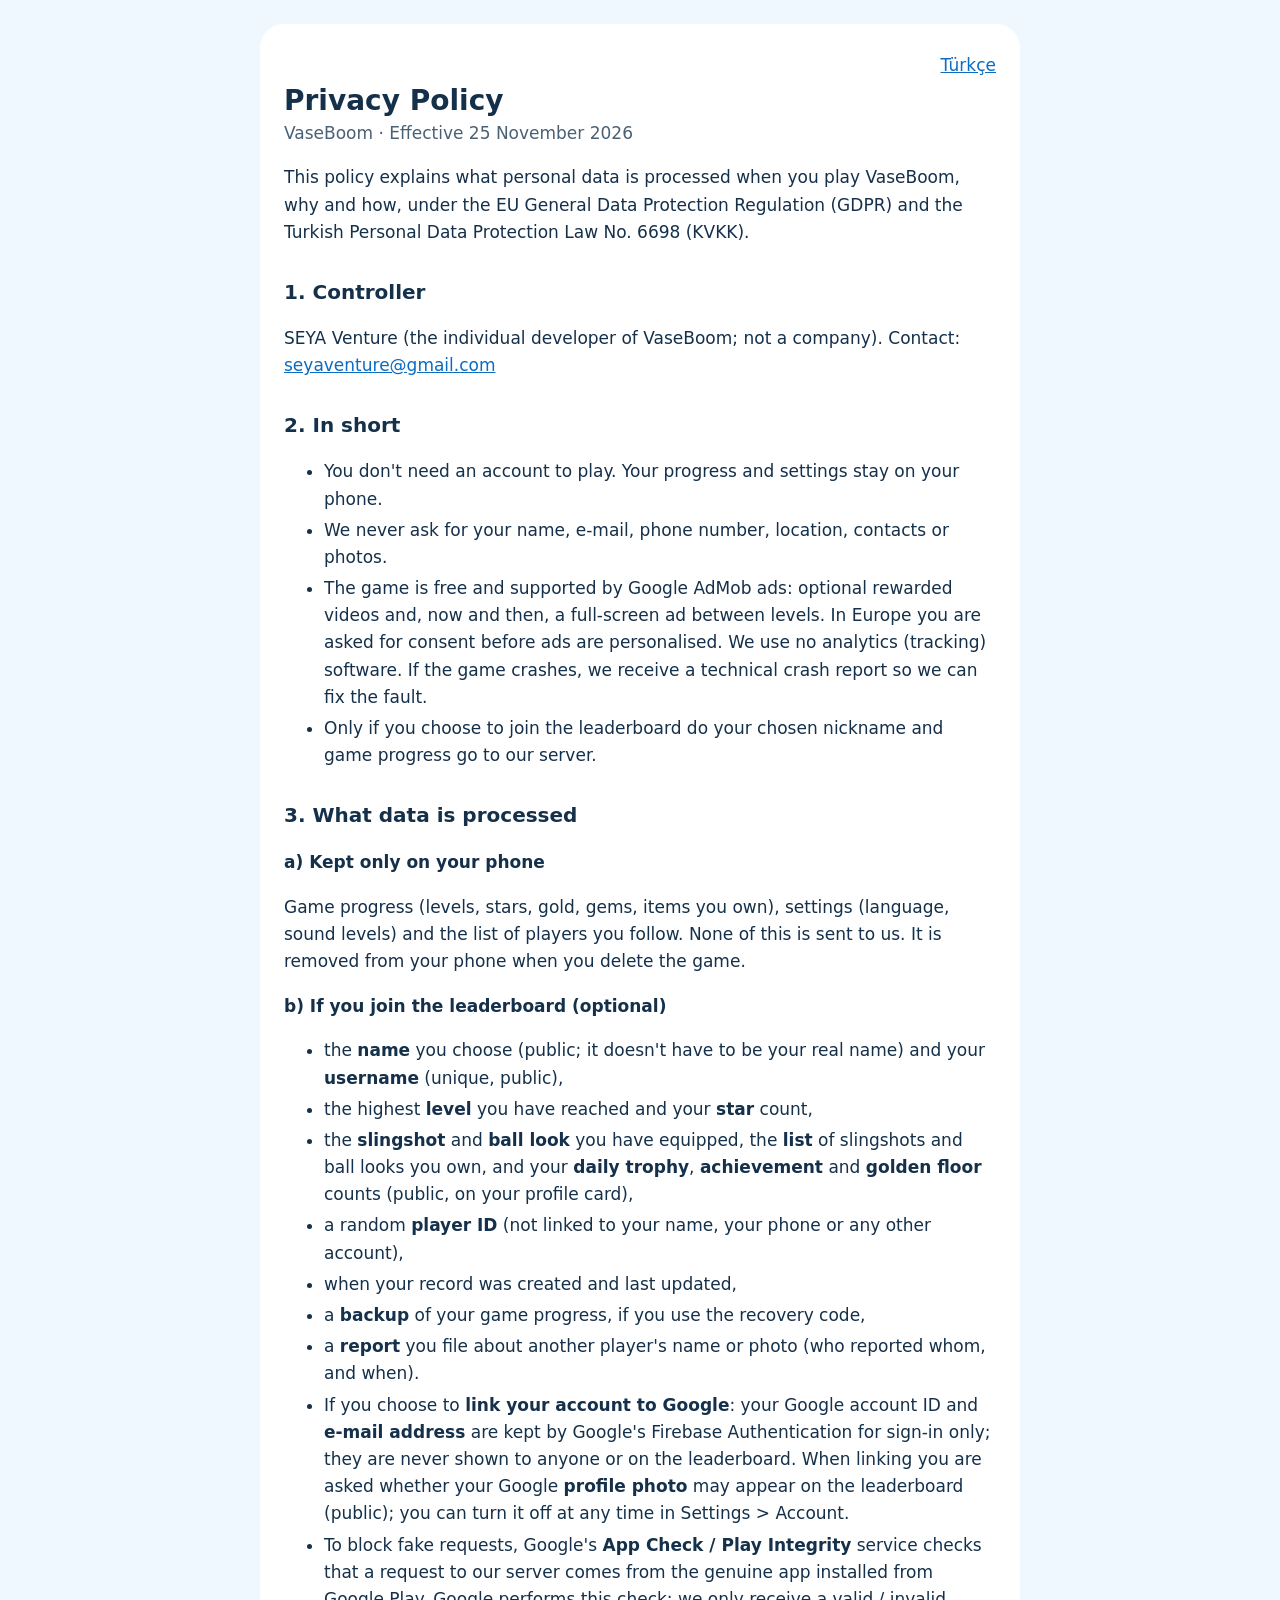
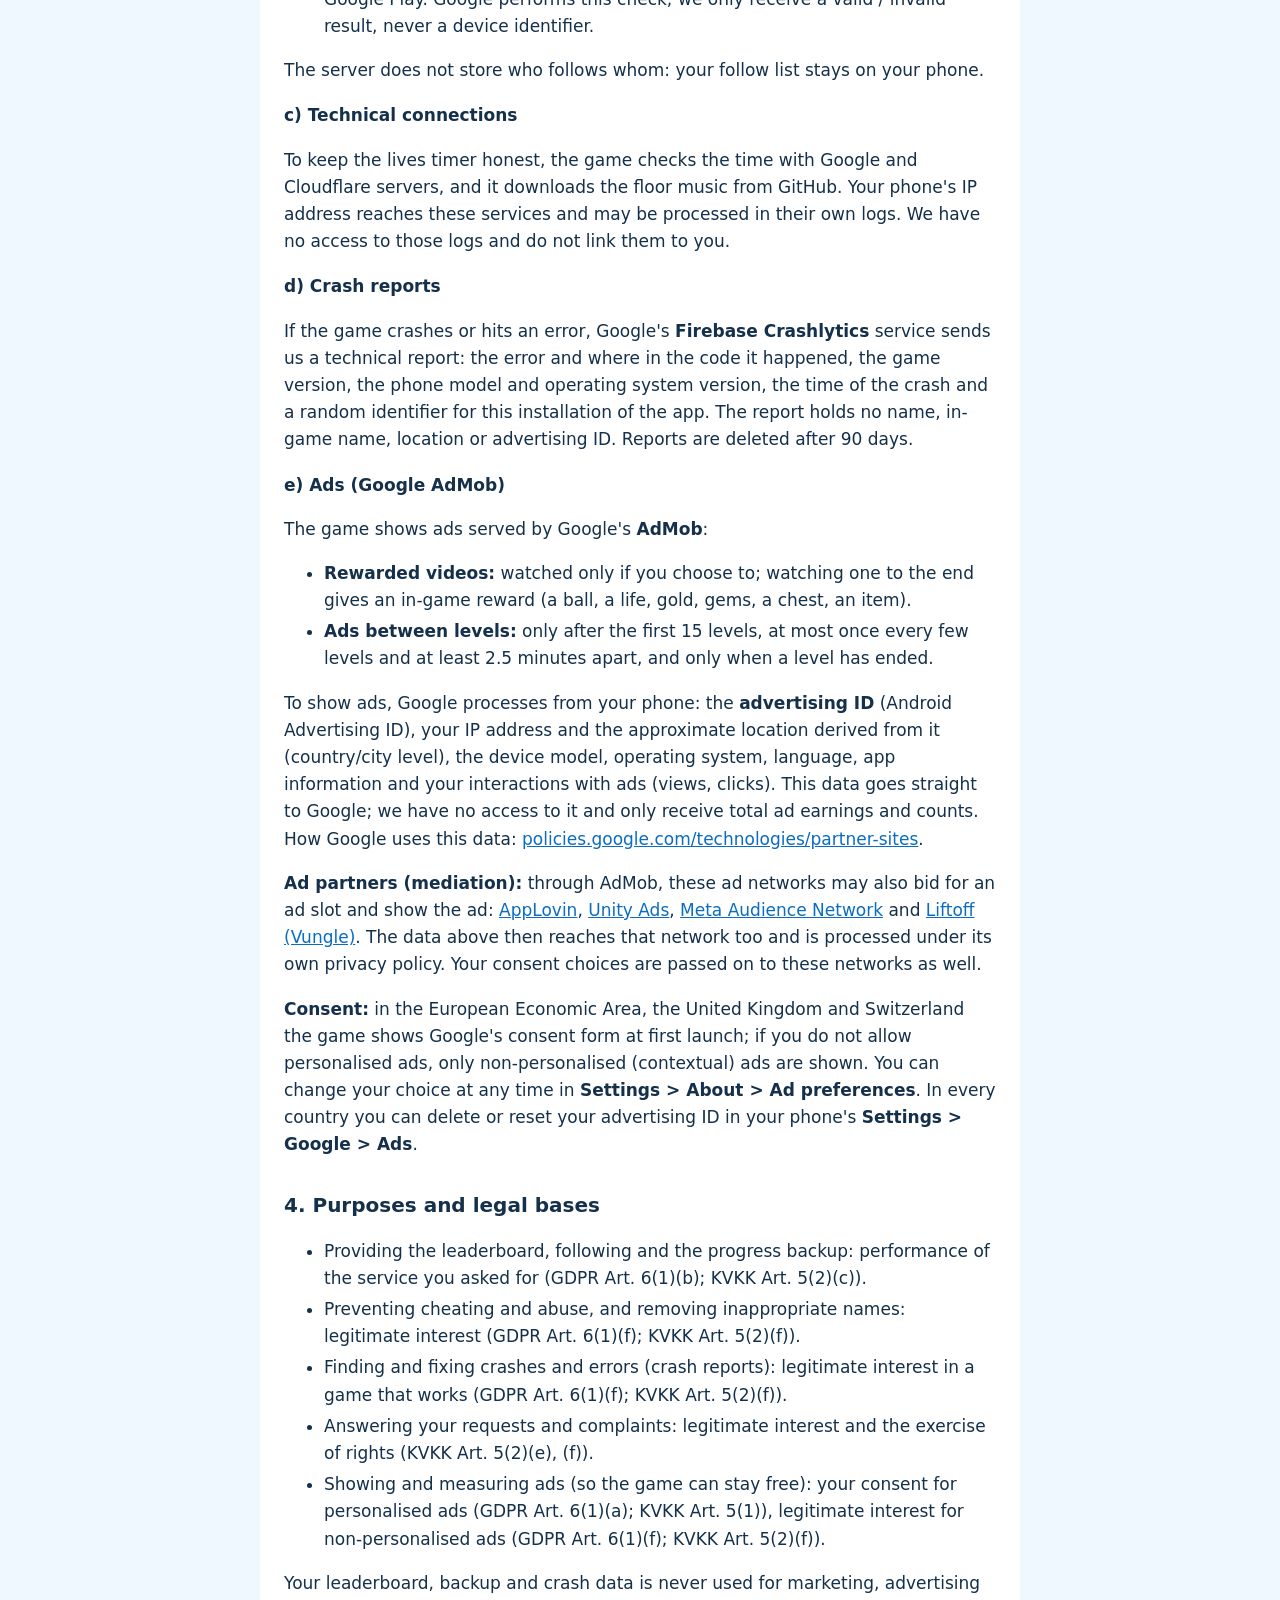
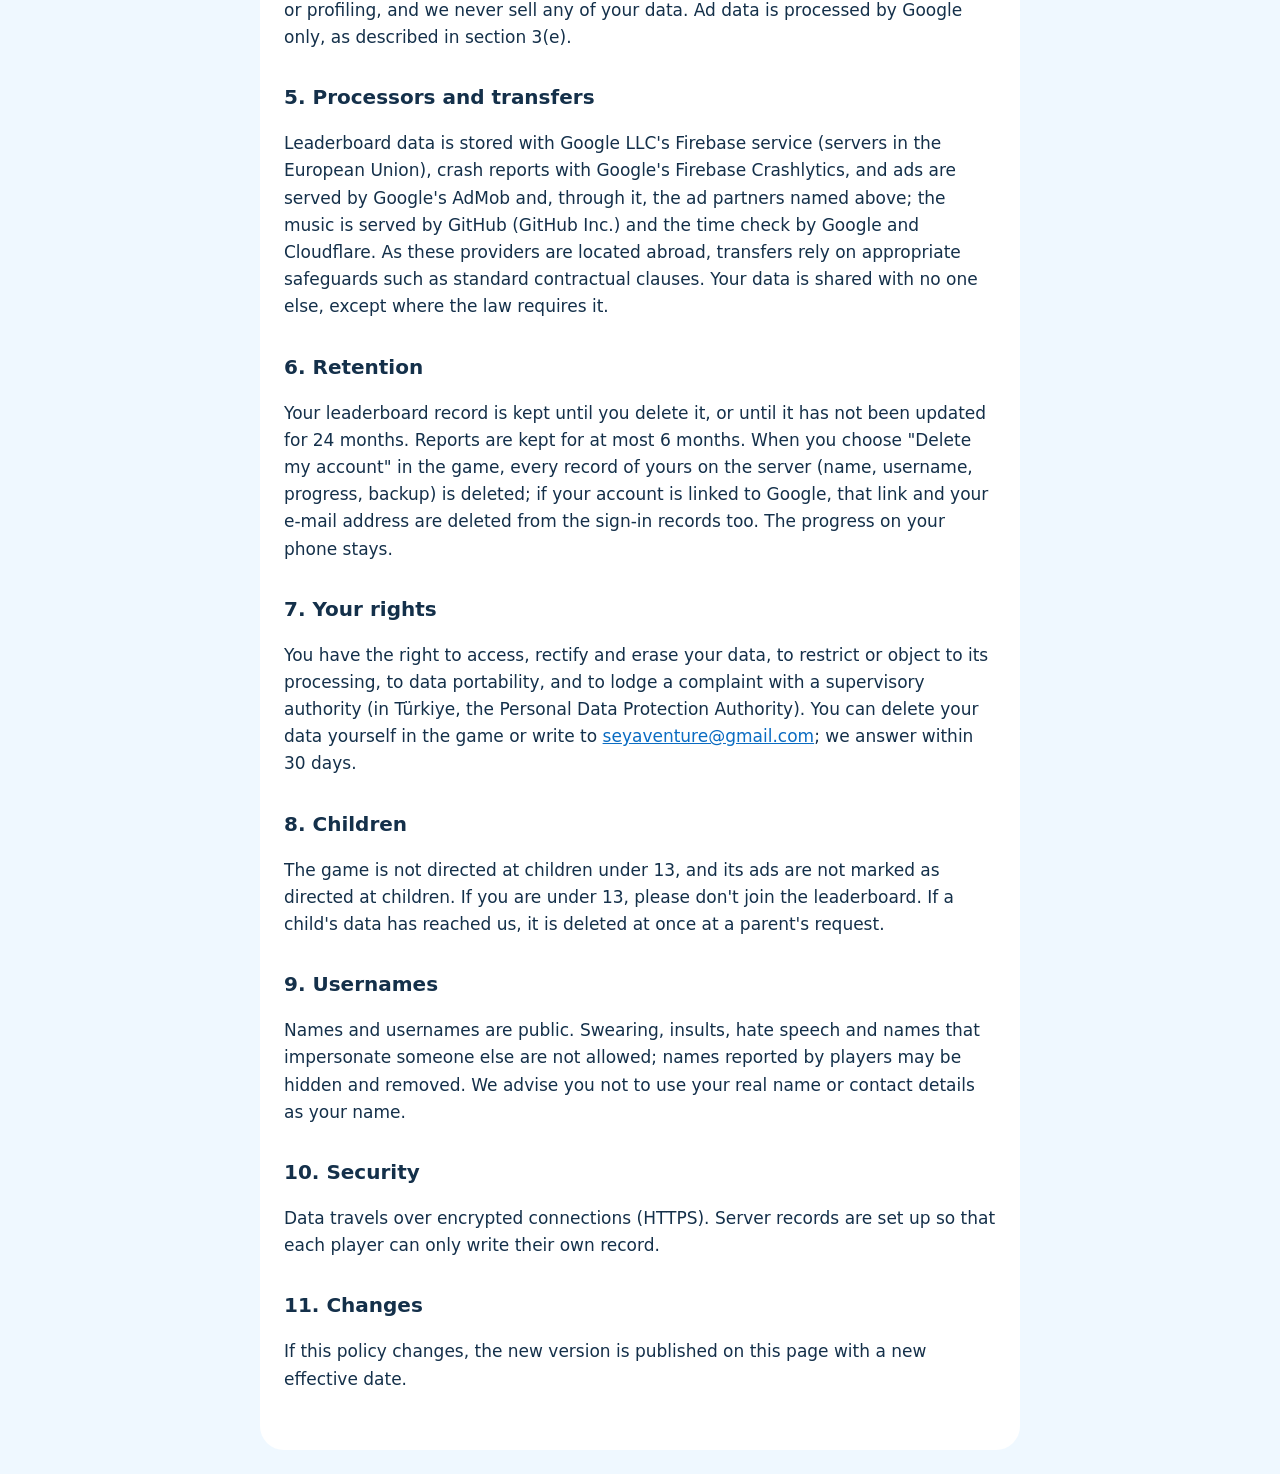
==== commit eb75bde3: "Privacy policy (en): ad partners through AdMob mediation" ====
--- a/legal/en/gizlilik.html
+++ b/legal/en/gizlilik.html
@@ -56,6 +56,7 @@
 <li><b>Ads between levels:</b> only after the first 15 levels, at most once every few levels and at least 2.5 minutes apart, and only when a level has ended.</li>
 </ul>
 <p>To show ads, Google processes from your phone: the <b>advertising ID</b> (Android Advertising ID), your IP address and the approximate location derived from it (country/city level), the device model, operating system, language, app information and your interactions with ads (views, clicks). This data goes straight to Google; we have no access to it and only receive total ad earnings and counts. How Google uses this data: <a href="https://policies.google.com/technologies/partner-sites">policies.google.com/technologies/partner-sites</a>.</p>
+<p><b>Ad partners (mediation):</b> through AdMob, these ad networks may also bid for an ad slot and show the ad: <a href="https://www.applovin.com/privacy/">AppLovin</a>, <a href="https://unity.com/legal/game-player-and-app-user-privacy-policy">Unity Ads</a>, <a href="https://www.facebook.com/privacy/policy/">Meta Audience Network</a> and <a href="https://liftoff.io/privacy-policy/">Liftoff (Vungle)</a>. The data above then reaches that network too and is processed under its own privacy policy. Your consent choices are passed on to these networks as well.</p>
 <p><b>Consent:</b> in the European Economic Area, the United Kingdom and Switzerland the game shows Google's consent form at first launch; if you do not allow personalised ads, only non-personalised (contextual) ads are shown. You can change your choice at any time in <b>Settings &gt; About &gt; Ad preferences</b>. In every country you can delete or reset your advertising ID in your phone's <b>Settings &gt; Google &gt; Ads</b>.</p>
 
 <h2>4. Purposes and legal bases</h2>
@@ -69,7 +70,7 @@
 <p>Your leaderboard, backup and crash data is never used for marketing, advertising or profiling, and we never sell any of your data. Ad data is processed by Google only, as described in section 3(e).</p>
 
 <h2>5. Processors and transfers</h2>
-<p>Leaderboard data is stored with Google LLC's Firebase service (servers in the European Union), crash reports with Google's Firebase Crashlytics, and ads are served by Google's AdMob; the music is served by GitHub (GitHub Inc.) and the time check by Google and Cloudflare. As these providers are located abroad, transfers rely on appropriate safeguards such as standard contractual clauses. Your data is shared with no one else, except where the law requires it.</p>
+<p>Leaderboard data is stored with Google LLC's Firebase service (servers in the European Union), crash reports with Google's Firebase Crashlytics, and ads are served by Google's AdMob and, through it, the ad partners named above; the music is served by GitHub (GitHub Inc.) and the time check by Google and Cloudflare. As these providers are located abroad, transfers rely on appropriate safeguards such as standard contractual clauses. Your data is shared with no one else, except where the law requires it.</p>
 
 <h2>6. Retention</h2>
 <p>Your leaderboard record is kept until you delete it, or until it has not been updated for 24 months. Reports are kept for at most 6 months. When you choose "Delete my account" in the game, every record of yours on the server (name, username, progress, backup) is deleted; if your account is linked to Google, that link and your e-mail address are deleted from the sign-in records too. The progress on your phone stays.</p>
